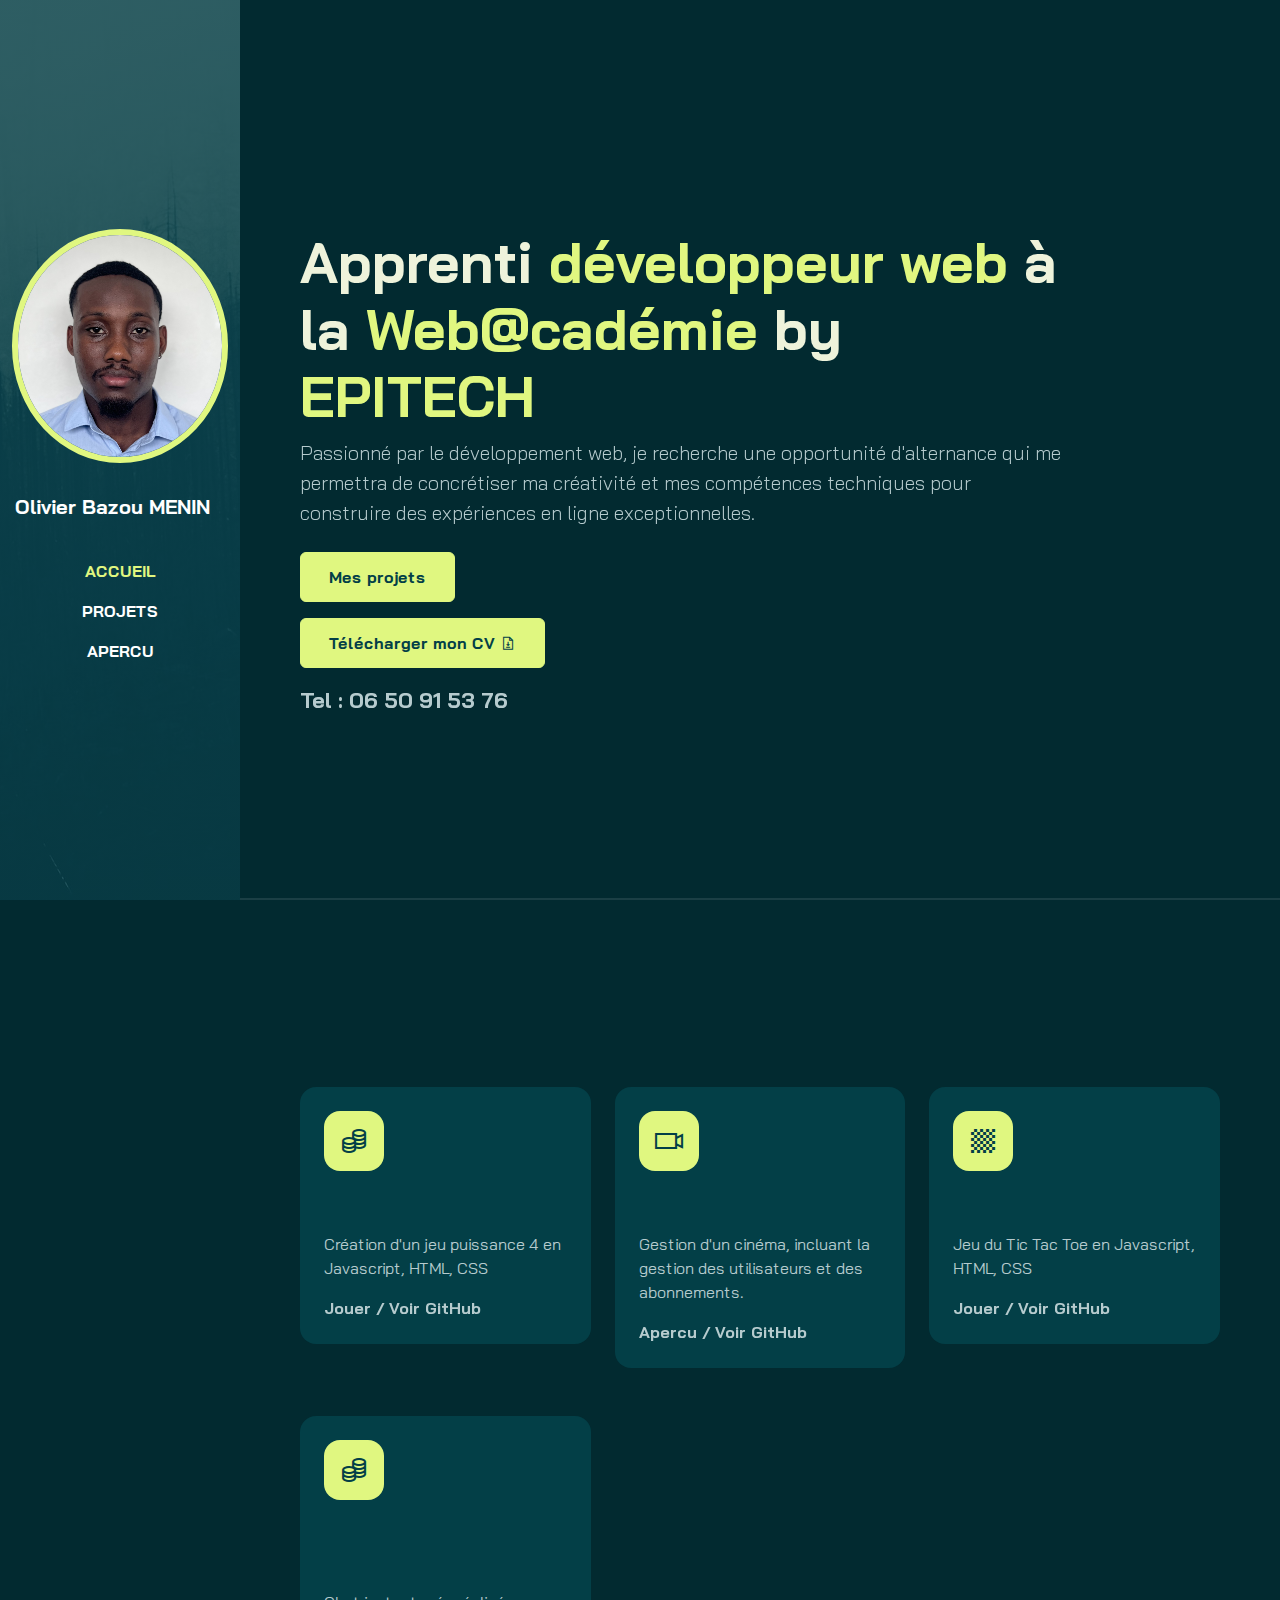
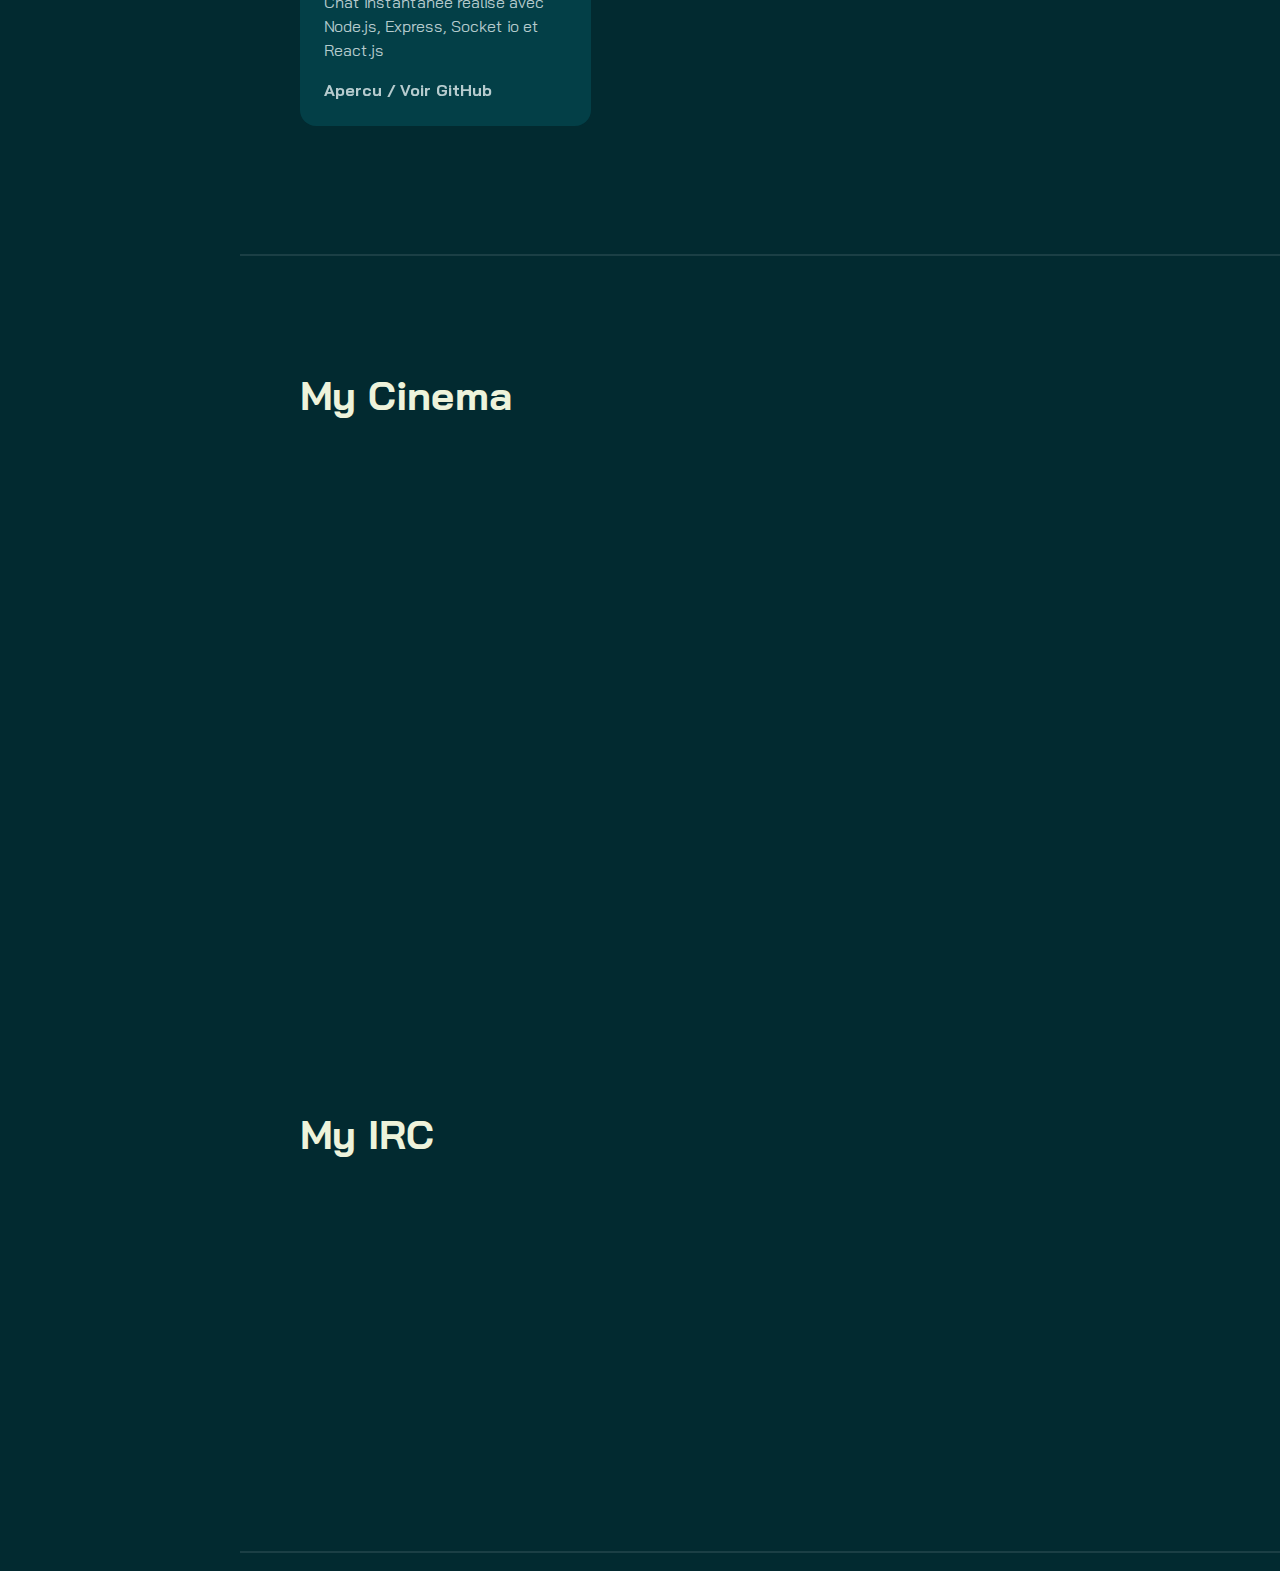
==== index.html @ e3a59934 "portfolio" ====
<!DOCTYPE html>
<html lang="en">

<head>
  <meta charset="UTF-8">
  <meta http-equiv="X-UA-Compatible" content="IE=edge">
  <meta name="viewport" content="width=device-width, initial-scale=1.0">
  <title>Mon portfolio</title>
  <link rel="stylesheet" href="./assets/css/bootstrap.min.css">
  <link rel="stylesheet" href="./assets/css/aos.css">
  <link rel="stylesheet" href="./assets/css/line-awesome.min.css">
  <link rel="stylesheet" href="./assets/css/style.css">
</head>

<body data-bs-spy="scroll" data-bs-target=".navbar">
  <nav class="navbar navbar-expand-lg navbar-dark fixed-top">
    <div class="container flex-lg-column">
      <img class="img-fluid mb-lg-4 mb-lg-4  rounded-circle d-lg-block" src="./assets/images/PhotoCV.jpg" alt="">
      <a class="navbar-brand mb-lg-4" href="#">
        <span class="h5 fw-bold">Olivier Bazou MENIN</span>
      </a>
      <button class="navbar-toggler" type="button" data-bs-toggle="collapse" data-bs-target="#navbarNav"
        aria-controls="navbarNav" aria-expanded="false" aria-label="Toggle navigation">
        <span class="navbar-toggler-icon"></span>
      </button>
      <div class="collapse navbar-collapse" id="navbarNav">
        <ul class="navbar-nav ms-auto flex-lg-column text-lg-center">
          <li class="nav-item">
            <a class="nav-link" href="#home">Accueil</a>
          </li>
          <!--<li class="nav-item">
            <a class="nav-link" href="#aboutme">Présentation</a>
          </li>-->
          <li class="nav-item">
            <a class="nav-link" href="#project">Projets</a>
          </li>
          <li class="nav-item">
            <a class="nav-link" href="#apercu">Apercu</a>
          </li>
        </ul>
      </div>
    </div>
  </nav>

  <div id="content-wrapper">
    <section id="home" class="full-height px-lg-5">
      <div class="container mt-5">
        <div class="row">
          <div class="col-lg-10">
            <h1 class="display-4 fw-bold" data-aos="fade-up">Apprenti <span class="text-brand">développeur web</span> à
              la <span class="text-brand">Web@cadémie</span> by <span class="text-brand">EPITECH</span></h1>
            <p class="lead mt-2 mb-4" data-aos="fade-up" data-aos-delay="300">Passionné par le développement web, je
              recherche une opportunité d'alternance qui me permettra de concrétiser ma créativité et mes compétences
              techniques pour construire des expériences en ligne exceptionnelles.</p>
            <div data-aos="fade-up" data-aos-delay="500">
              <a href="#project" class="btn btn-brand me-3">Mes projets</a>
            </div>
          </div>
        </div>
        <div class="row mt-3">
          <div data-aos="fade-up" data-aos-delay="300">
            <a href="./assets/CV_Olivier.pdf" download="CV_Olivier_MENIN"
              class="btn btn-brand me-3">Télécharger mon CV <i class="las la-file-download"></i></a>
          </div>
        </div>
        <div class="row mt-3">
          <div data-aos="fade-up" data-aos-delay="300">
            <p class="link-custom1">Tel : 06 50 91 53 76</p>
          </div>
        </div>

      </div>
    </section>

    <section id="project" class="full-height px-lg-5">
      <div class="container">
        <div class="row pb-4" data-aos="fade-up">
          <div class="col-lg-8">
            <h6 class="text-brand">MES PROJETS</h6>
            <h1>Exemples de projets réalisés</h1>
          </div>
        </div>

        <div class="row">
          <div class="col-md-4 col-sm-6 mb-5">
            <div class="projets p-4 bg-base rounded-4 shawdow-effect">
              <div class="iconbox rounded-4">
                <i class="las la-coins"></i>
              </div>
              <h4 class="mt-4 mb-2" data-aos="fade-up" data-aos-delay="400">Puissance 4</h4>
              <p>Création d'un jeu puissance 4 en Javascript, HTML, CSS</p>
              <a href="./puissance4" class="link-custom">Jouer /</a>
              <a href="https://github.com/Bazou7/Puissance4" class="link-custom">Voir GitHub</a>
            </div>
          </div>

          <div class="col-md-4 col-sm-6 mb-5">
            <div class="projets p-4 bg-base rounded-4 shawdow-effect">
              <div class="iconbox rounded-4">
                <i class="las la-video"></i>
              </div>
              <h4 class="mt-4 mb-2" data-aos="fade-up" data-aos-delay="300">My Cinema</h4>
              <p>Gestion d'un cinéma, incluant la gestion des utilisateurs et des abonnements.</p>
              <!--<a href="./" class="link-custom">Aperçu /</a>-->
              <a href="#myCinema" class="link-custom">Apercu /</a>
              <a href="https://github.com/Bazou7/MyCinema" class="link-custom">Voir GitHub </a>
            </div>
          </div>

          <div class="col-md-4 col-sm-6 mb-5">
            <div class="projets p-4 bg-base rounded-4 shawdow-effect">
              <div class="iconbox rounded-4">
                <i class="las la-chess-board"></i>
              </div>
              <h4 class="mt-4 mb-2" data-aos="fade-up" data-aos-delay="500">Tic Tac Toe</h4>
              <p>Jeu du Tic Tac Toe en Javascript, HTML, CSS</p>
              <a href="./TicTacToe" class="link-custom">Jouer /</a>
              <a href="https://github.com/Bazou7/TicTacToe" class="link-custom">Voir GitHub </a>
            </div>
          </div>
        </div>

        <div class="row">
          <div class="col-md-4 col-sm-6 mb-5">
            <div class="projets p-4 bg-base rounded-4 shawdow-effect">
              <div class="iconbox rounded-4">
                <i class="las la-coins"></i>
              </div>
              <h4 class="mt-4 mb-2" data-aos="fade-up" data-aos-delay="400">My Internet Relay Chat</h4>
              <p>Chat instantanée réalisé avec Node.js, Express, Socket io et React.js</p>
              <a href="#irc" class="link-custom">Apercu /</a>
              <a href="https://github.com/Bazou7/MyIRC" class="link-custom">Voir GitHub</a>
            </div>
          </div>
        </div>
      </div>
    </section>

    <section id="apercu" class="full-height px-lg-5">
      <div class="container-fluid">
        <div class="row pb-2" data-aos="fade-up">
          <div class="col-lg-8">
            <h6 class="text-brand">Apercu</h6>
          </div>
        </div>
        <h1 class="mb-4">My Cinema</h1>
        <div class="row">
          <div class="col-lg-6 mb-5" data-aos="fade-up" data-aos-delay="300">
            <img id="myCinema" src="/assets/images/cinema.PNG" alt="">
          </div>
          <div class="col-lg-6" data-aos="fade-up" data-aos-delay="300">
            <img class="project-image" src="/assets/images/cinema2.PNG" alt="">
          </div>
        </div>
        <div class="row">
          <div class="col-lg-6 mt-5" data-aos="fade-up" data-aos-delay="300">
            <img class="project-image" src="/assets/images/cinema3.png" alt="">
          </div>
          <div class="col-lg-6 my-5" data-aos="fade-up" data-aos-delay="300">
            <img class="project-image" src="/assets/images/cinema4.png" alt="">
          </div>
        </div>
        <h1 class="mt- 5 mb-4">My IRC</h1>
        <div class="row">
          <div class="col-lg-6 mb-5" data-aos="fade-up" data-aos-delay="300">
            <img id="irc" src="/assets/images/irc.PNG" alt="">
          </div>
          <div class="col-lg-6" data-aos="fade-up" data-aos-delay="300">
            <img class="project-image" src="/assets/images/irc1.PNG" alt="">
          </div>
        </div>
      </div>
    </div>
  </section>

  <script src="./assets/js/bootstrap.bundle.min.js"></script>
  <script src="./assets/js/aos.js"></script>
  <script src="./assets/js/main.js"></script>
</body>

</html>
---- assets/css/line-awesome.min.css ----
.la,.lab,.lad,.lal,.lar,.las{-moz-osx-font-smoothing:grayscale;-webkit-font-smoothing:antialiased;display:inline-block;font-style:normal;font-variant:normal;text-rendering:auto;line-height:1}.la-lg{font-size:1.33333em;line-height:.75em;vertical-align:-.0667em}.la-xs{font-size:.75em}.la-sm{font-size:.875em}.la-1x{font-size:1em}.la-2x{font-size:2em}.la-3x{font-size:3em}.la-4x{font-size:4em}.la-5x{font-size:5em}.la-6x{font-size:6em}.la-7x{font-size:7em}.la-8x{font-size:8em}.la-9x{font-size:9em}.la-10x{font-size:10em}.la-fw{text-align:center;width:1.25em}.la-ul{list-style-type:none;margin-left:2.5em;padding-left:0}.la-ul>li{position:relative}.la-li{left:-2em;position:absolute;text-align:center;width:2em;line-height:inherit}.la-border{border:solid .08em #eee;border-radius:.1em;padding:.2em .25em .15em}.la-pull-left{float:left}.la-pull-right{float:right}.la.la-pull-left,.lab.la-pull-left,.lal.la-pull-left,.lar.la-pull-left,.las.la-pull-left{margin-right:.3em}.la.la-pull-right,.lab.la-pull-right,.lal.la-pull-right,.lar.la-pull-right,.las.la-pull-right{margin-left:.3em}.la-spin{-webkit-animation:la-spin 2s infinite linear;animation:la-spin 2s infinite linear}.la-pulse{-webkit-animation:la-spin 1s infinite steps(8);animation:la-spin 1s infinite steps(8)}@-webkit-keyframes la-spin{0%{-webkit-transform:rotate(0);transform:rotate(0)}100%{-webkit-transform:rotate(360deg);transform:rotate(360deg)}}@keyframes la-spin{0%{-webkit-transform:rotate(0);transform:rotate(0)}100%{-webkit-transform:rotate(360deg);transform:rotate(360deg)}}.la-rotate-90{-webkit-transform:rotate(90deg);transform:rotate(90deg)}.la-rotate-180{-webkit-transform:rotate(180deg);transform:rotate(180deg)}.la-rotate-270{-webkit-transform:rotate(270deg);transform:rotate(270deg)}.la-flip-horizontal{-webkit-transform:scale(-1,1);transform:scale(-1,1)}.la-flip-vertical{-webkit-transform:scale(1,-1);transform:scale(1,-1)}.la-flip-both,.la-flip-horizontal.la-flip-vertical{-webkit-transform:scale(-1,-1);transform:scale(-1,-1)}:root .la-flip-both,:root .la-flip-horizontal,:root .la-flip-vertical,:root .la-rotate-180,:root .la-rotate-270,:root .la-rotate-90{-webkit-filter:none;filter:none}.la-stack{display:inline-block;height:2em;line-height:2em;position:relative;vertical-align:middle;width:2.5em}.la-stack-1x,.la-stack-2x{left:0;position:absolute;text-align:center;width:100%}.la-stack-1x{line-height:inherit}.la-stack-2x{font-size:2em}.la-inverse{color:#fff}.la-500px:before{content:"\f26e"}.la-accessible-icon:before{content:"\f368"}.la-accusoft:before{content:"\f369"}.la-acquisitions-incorporated:before{content:"\f6af"}.la-ad:before{content:"\f641"}.la-address-book:before{content:"\f2b9"}.la-address-card:before{content:"\f2bb"}.la-adjust:before{content:"\f042"}.la-adn:before{content:"\f170"}.la-adobe:before{content:"\f778"}.la-adversal:before{content:"\f36a"}.la-affiliatetheme:before{content:"\f36b"}.la-air-freshener:before{content:"\f5d0"}.la-airbnb:before{content:"\f834"}.la-algolia:before{content:"\f36c"}.la-align-center:before{content:"\f037"}.la-align-justify:before{content:"\f039"}.la-align-left:before{content:"\f036"}.la-align-right:before{content:"\f038"}.la-alipay:before{content:"\f642"}.la-allergies:before{content:"\f461"}.la-amazon:before{content:"\f270"}.la-amazon-pay:before{content:"\f42c"}.la-ambulance:before{content:"\f0f9"}.la-american-sign-language-interpreting:before{content:"\f2a3"}.la-amilia:before{content:"\f36d"}.la-anchor:before{content:"\f13d"}.la-android:before{content:"\f17b"}.la-angellist:before{content:"\f209"}.la-angle-double-down:before{content:"\f103"}.la-angle-double-left:before{content:"\f100"}.la-angle-double-right:before{content:"\f101"}.la-angle-double-up:before{content:"\f102"}.la-angle-down:before{content:"\f107"}.la-angle-left:before{content:"\f104"}.la-angle-right:before{content:"\f105"}.la-angle-up:before{content:"\f106"}.la-angry:before{content:"\f556"}.la-angrycreative:before{content:"\f36e"}.la-angular:before{content:"\f420"}.la-ankh:before{content:"\f644"}.la-app-store:before{content:"\f36f"}.la-app-store-ios:before{content:"\f370"}.la-apper:before{content:"\f371"}.la-apple:before{content:"\f179"}.la-apple-alt:before{content:"\f5d1"}.la-apple-pay:before{content:"\f415"}.la-archive:before{content:"\f187"}.la-archway:before{content:"\f557"}.la-arrow-alt-circle-down:before{content:"\f358"}.la-arrow-alt-circle-left:before{content:"\f359"}.la-arrow-alt-circle-right:before{content:"\f35a"}.la-arrow-alt-circle-up:before{content:"\f35b"}.la-arrow-circle-down:before{content:"\f0ab"}.la-arrow-circle-left:before{content:"\f0a8"}.la-arrow-circle-right:before{content:"\f0a9"}.la-arrow-circle-up:before{content:"\f0aa"}.la-arrow-down:before{content:"\f063"}.la-arrow-left:before{content:"\f060"}.la-arrow-right:before{content:"\f061"}.la-arrow-up:before{content:"\f062"}.la-arrows-alt:before{content:"\f0b2"}.la-arrows-alt-h:before{content:"\f337"}.la-arrows-alt-v:before{content:"\f338"}.la-artstation:before{content:"\f77a"}.la-assistive-listening-systems:before{content:"\f2a2"}.la-asterisk:before{content:"\f069"}.la-asymmetrik:before{content:"\f372"}.la-at:before{content:"\f1fa"}.la-atlas:before{content:"\f558"}.la-atlassian:before{content:"\f77b"}.la-atom:before{content:"\f5d2"}.la-audible:before{content:"\f373"}.la-audio-description:before{content:"\f29e"}.la-autoprefixer:before{content:"\f41c"}.la-avianex:before{content:"\f374"}.la-aviato:before{content:"\f421"}.la-award:before{content:"\f559"}.la-aws:before{content:"\f375"}.la-baby:before{content:"\f77c"}.la-baby-carriage:before{content:"\f77d"}.la-backspace:before{content:"\f55a"}.la-backward:before{content:"\f04a"}.la-bacon:before{content:"\f7e5"}.la-balance-scale:before{content:"\f24e"}.la-balance-scale-left:before{content:"\f515"}.la-balance-scale-right:before{content:"\f516"}.la-ban:before{content:"\f05e"}.la-band-aid:before{content:"\f462"}.la-bandcamp:before{content:"\f2d5"}.la-barcode:before{content:"\f02a"}.la-bars:before{content:"\f0c9"}.la-baseball-ball:before{content:"\f433"}.la-basketball-ball:before{content:"\f434"}.la-bath:before{content:"\f2cd"}.la-battery-empty:before{content:"\f244"}.la-battery-full:before{content:"\f240"}.la-battery-half:before{content:"\f242"}.la-battery-quarter:before{content:"\f243"}.la-battery-three-quarters:before{content:"\f241"}.la-battle-net:before{content:"\f835"}.la-bed:before{content:"\f236"}.la-beer:before{content:"\f0fc"}.la-behance:before{content:"\f1b4"}.la-behance-square:before{content:"\f1b5"}.la-bell:before{content:"\f0f3"}.la-bell-slash:before{content:"\f1f6"}.la-bezier-curve:before{content:"\f55b"}.la-bible:before{content:"\f647"}.la-bicycle:before{content:"\f206"}.la-biking:before{content:"\f84a"}.la-bimobject:before{content:"\f378"}.la-binoculars:before{content:"\f1e5"}.la-biohazard:before{content:"\f780"}.la-birthday-cake:before{content:"\f1fd"}.la-bitbucket:before{content:"\f171"}.la-bitcoin:before{content:"\f379"}.la-bity:before{content:"\f37a"}.la-black-tie:before{content:"\f27e"}.la-blackberry:before{content:"\f37b"}.la-blender:before{content:"\f517"}.la-blender-phone:before{content:"\f6b6"}.la-blind:before{content:"\f29d"}.la-blog:before{content:"\f781"}.la-blogger:before{content:"\f37c"}.la-blogger-b:before{content:"\f37d"}.la-bluetooth:before{content:"\f293"}.la-bluetooth-b:before{content:"\f294"}.la-bold:before{content:"\f032"}.la-bolt:before{content:"\f0e7"}.la-bomb:before{content:"\f1e2"}.la-bone:before{content:"\f5d7"}.la-bong:before{content:"\f55c"}.la-book:before{content:"\f02d"}.la-book-dead:before{content:"\f6b7"}.la-book-medical:before{content:"\f7e6"}.la-book-open:before{content:"\f518"}.la-book-reader:before{content:"\f5da"}.la-bookmark:before{content:"\f02e"}.la-bootstrap:before{content:"\f836"}.la-border-all:before{content:"\f84c"}.la-border-none:before{content:"\f850"}.la-border-style:before{content:"\f853"}.la-bowling-ball:before{content:"\f436"}.la-box:before{content:"\f466"}.la-box-open:before{content:"\f49e"}.la-boxes:before{content:"\f468"}.la-braille:before{content:"\f2a1"}.la-brain:before{content:"\f5dc"}.la-bread-slice:before{content:"\f7ec"}.la-briefcase:before{content:"\f0b1"}.la-briefcase-medical:before{content:"\f469"}.la-broadcast-tower:before{content:"\f519"}.la-broom:before{content:"\f51a"}.la-brush:before{content:"\f55d"}.la-btc:before{content:"\f15a"}.la-buffer:before{content:"\f837"}.la-bug:before{content:"\f188"}.la-building:before{content:"\f1ad"}.la-bullhorn:before{content:"\f0a1"}.la-bullseye:before{content:"\f140"}.la-burn:before{content:"\f46a"}.la-buromobelexperte:before{content:"\f37f"}.la-bus:before{content:"\f207"}.la-bus-alt:before{content:"\f55e"}.la-business-time:before{content:"\f64a"}.la-buy-n-large:before{content:"\f8a6"}.la-buysellads:before{content:"\f20d"}.la-calculator:before{content:"\f1ec"}.la-calendar:before{content:"\f133"}.la-calendar-alt:before{content:"\f073"}.la-calendar-check:before{content:"\f274"}.la-calendar-day:before{content:"\f783"}.la-calendar-minus:before{content:"\f272"}.la-calendar-plus:before{content:"\f271"}.la-calendar-times:before{content:"\f273"}.la-calendar-week:before{content:"\f784"}.la-camera:before{content:"\f030"}.la-camera-retro:before{content:"\f083"}.la-campground:before{content:"\f6bb"}.la-canadian-maple-leaf:before{content:"\f785"}.la-candy-cane:before{content:"\f786"}.la-cannabis:before{content:"\f55f"}.la-capsules:before{content:"\f46b"}.la-car:before{content:"\f1b9"}.la-car-alt:before{content:"\f5de"}.la-car-battery:before{content:"\f5df"}.la-car-crash:before{content:"\f5e1"}.la-car-side:before{content:"\f5e4"}.la-caret-down:before{content:"\f0d7"}.la-caret-left:before{content:"\f0d9"}.la-caret-right:before{content:"\f0da"}.la-caret-square-down:before{content:"\f150"}.la-caret-square-left:before{content:"\f191"}.la-caret-square-right:before{content:"\f152"}.la-caret-square-up:before{content:"\f151"}.la-caret-up:before{content:"\f0d8"}.la-carrot:before{content:"\f787"}.la-cart-arrow-down:before{content:"\f218"}.la-cart-plus:before{content:"\f217"}.la-cash-register:before{content:"\f788"}.la-cat:before{content:"\f6be"}.la-cc-amazon-pay:before{content:"\f42d"}.la-cc-amex:before{content:"\f1f3"}.la-cc-apple-pay:before{content:"\f416"}.la-cc-diners-club:before{content:"\f24c"}.la-cc-discover:before{content:"\f1f2"}.la-cc-jcb:before{content:"\f24b"}.la-cc-mastercard:before{content:"\f1f1"}.la-cc-paypal:before{content:"\f1f4"}.la-cc-stripe:before{content:"\f1f5"}.la-cc-visa:before{content:"\f1f0"}.la-centercode:before{content:"\f380"}.la-centos:before{content:"\f789"}.la-certificate:before{content:"\f0a3"}.la-chair:before{content:"\f6c0"}.la-chalkboard:before{content:"\f51b"}.la-chalkboard-teacher:before{content:"\f51c"}.la-charging-station:before{content:"\f5e7"}.la-chart-area:before{content:"\f1fe"}.la-chart-bar:before{content:"\f080"}.la-chart-line:before{content:"\f201"}.la-chart-pie:before{content:"\f200"}.la-check:before{content:"\f00c"}.la-check-circle:before{content:"\f058"}.la-check-double:before{content:"\f560"}.la-check-square:before{content:"\f14a"}.la-cheese:before{content:"\f7ef"}.la-chess:before{content:"\f439"}.la-chess-bishop:before{content:"\f43a"}.la-chess-board:before{content:"\f43c"}.la-chess-king:before{content:"\f43f"}.la-chess-knight:before{content:"\f441"}.la-chess-pawn:before{content:"\f443"}.la-chess-queen:before{content:"\f445"}.la-chess-rook:before{content:"\f447"}.la-chevron-circle-down:before{content:"\f13a"}.la-chevron-circle-left:before{content:"\f137"}.la-chevron-circle-right:before{content:"\f138"}.la-chevron-circle-up:before{content:"\f139"}.la-chevron-down:before{content:"\f078"}.la-chevron-left:before{content:"\f053"}.la-chevron-right:before{content:"\f054"}.la-chevron-up:before{content:"\f077"}.la-child:before{content:"\f1ae"}.la-chrome:before{content:"\f268"}.la-chromecast:before{content:"\f838"}.la-church:before{content:"\f51d"}.la-circle:before{content:"\f111"}.la-circle-notch:before{content:"\f1ce"}.la-city:before{content:"\f64f"}.la-clinic-medical:before{content:"\f7f2"}.la-clipboard:before{content:"\f328"}.la-clipboard-check:before{content:"\f46c"}.la-clipboard-list:before{content:"\f46d"}.la-clock:before{content:"\f017"}.la-clone:before{content:"\f24d"}.la-closed-captioning:before{content:"\f20a"}.la-cloud:before{content:"\f0c2"}.la-cloud-download-alt:before{content:"\f381"}.la-cloud-meatball:before{content:"\f73b"}.la-cloud-moon:before{content:"\f6c3"}.la-cloud-moon-rain:before{content:"\f73c"}.la-cloud-rain:before{content:"\f73d"}.la-cloud-showers-heavy:before{content:"\f740"}.la-cloud-sun:before{content:"\f6c4"}.la-cloud-sun-rain:before{content:"\f743"}.la-cloud-upload-alt:before{content:"\f382"}.la-cloudscale:before{content:"\f383"}.la-cloudsmith:before{content:"\f384"}.la-cloudversify:before{content:"\f385"}.la-cocktail:before{content:"\f561"}.la-code:before{content:"\f121"}.la-code-branch:before{content:"\f126"}.la-codepen:before{content:"\f1cb"}.la-codiepie:before{content:"\f284"}.la-coffee:before{content:"\f0f4"}.la-cog:before{content:"\f013"}.la-cogs:before{content:"\f085"}.la-coins:before{content:"\f51e"}.la-columns:before{content:"\f0db"}.la-comment:before{content:"\f075"}.la-comment-alt:before{content:"\f27a"}.la-comment-dollar:before{content:"\f651"}.la-comment-dots:before{content:"\f4ad"}.la-comment-medical:before{content:"\f7f5"}.la-comment-slash:before{content:"\f4b3"}.la-comments:before{content:"\f086"}.la-comments-dollar:before{content:"\f653"}.la-compact-disc:before{content:"\f51f"}.la-compass:before{content:"\f14e"}.la-compress:before{content:"\f066"}.la-compress-arrows-alt:before{content:"\f78c"}.la-concierge-bell:before{content:"\f562"}.la-confluence:before{content:"\f78d"}.la-connectdevelop:before{content:"\f20e"}.la-contao:before{content:"\f26d"}.la-cookie:before{content:"\f563"}.la-cookie-bite:before{content:"\f564"}.la-copy:before{content:"\f0c5"}.la-copyright:before{content:"\f1f9"}.la-cotton-bureau:before{content:"\f89e"}.la-couch:before{content:"\f4b8"}.la-cpanel:before{content:"\f388"}.la-creative-commons:before{content:"\f25e"}.la-creative-commons-by:before{content:"\f4e7"}.la-creative-commons-nc:before{content:"\f4e8"}.la-creative-commons-nc-eu:before{content:"\f4e9"}.la-creative-commons-nc-jp:before{content:"\f4ea"}.la-creative-commons-nd:before{content:"\f4eb"}.la-creative-commons-pd:before{content:"\f4ec"}.la-creative-commons-pd-alt:before{content:"\f4ed"}.la-creative-commons-remix:before{content:"\f4ee"}.la-creative-commons-sa:before{content:"\f4ef"}.la-creative-commons-sampling:before{content:"\f4f0"}.la-creative-commons-sampling-plus:before{content:"\f4f1"}.la-creative-commons-share:before{content:"\f4f2"}.la-creative-commons-zero:before{content:"\f4f3"}.la-credit-card:before{content:"\f09d"}.la-critical-role:before{content:"\f6c9"}.la-crop:before{content:"\f125"}.la-crop-alt:before{content:"\f565"}.la-cross:before{content:"\f654"}.la-crosshairs:before{content:"\f05b"}.la-crow:before{content:"\f520"}.la-crown:before{content:"\f521"}.la-crutch:before{content:"\f7f7"}.la-css3:before{content:"\f13c"}.la-css3-alt:before{content:"\f38b"}.la-cube:before{content:"\f1b2"}.la-cubes:before{content:"\f1b3"}.la-cut:before{content:"\f0c4"}.la-cuttlefish:before{content:"\f38c"}.la-d-and-d:before{content:"\f38d"}.la-d-and-d-beyond:before{content:"\f6ca"}.la-dashcube:before{content:"\f210"}.la-database:before{content:"\f1c0"}.la-deaf:before{content:"\f2a4"}.la-delicious:before{content:"\f1a5"}.la-democrat:before{content:"\f747"}.la-deploydog:before{content:"\f38e"}.la-deskpro:before{content:"\f38f"}.la-desktop:before{content:"\f108"}.la-dev:before{content:"\f6cc"}.la-deviantart:before{content:"\f1bd"}.la-dharmachakra:before{content:"\f655"}.la-dhl:before{content:"\f790"}.la-diagnoses:before{content:"\f470"}.la-diaspora:before{content:"\f791"}.la-dice:before{content:"\f522"}.la-dice-d20:before{content:"\f6cf"}.la-dice-d6:before{content:"\f6d1"}.la-dice-five:before{content:"\f523"}.la-dice-four:before{content:"\f524"}.la-dice-one:before{content:"\f525"}.la-dice-six:before{content:"\f526"}.la-dice-three:before{content:"\f527"}.la-dice-two:before{content:"\f528"}.la-digg:before{content:"\f1a6"}.la-digital-ocean:before{content:"\f391"}.la-digital-tachograph:before{content:"\f566"}.la-directions:before{content:"\f5eb"}.la-discord:before{content:"\f392"}.la-discourse:before{content:"\f393"}.la-divide:before{content:"\f529"}.la-dizzy:before{content:"\f567"}.la-dna:before{content:"\f471"}.la-dochub:before{content:"\f394"}.la-docker:before{content:"\f395"}.la-dog:before{content:"\f6d3"}.la-dollar-sign:before{content:"\f155"}.la-dolly:before{content:"\f472"}.la-dolly-flatbed:before{content:"\f474"}.la-donate:before{content:"\f4b9"}.la-door-closed:before{content:"\f52a"}.la-door-open:before{content:"\f52b"}.la-dot-circle:before{content:"\f192"}.la-dove:before{content:"\f4ba"}.la-download:before{content:"\f019"}.la-draft2digital:before{content:"\f396"}.la-drafting-compass:before{content:"\f568"}.la-dragon:before{content:"\f6d5"}.la-draw-polygon:before{content:"\f5ee"}.la-dribbble:before{content:"\f17d"}.la-dribbble-square:before{content:"\f397"}.la-dropbox:before{content:"\f16b"}.la-drum:before{content:"\f569"}.la-drum-steelpan:before{content:"\f56a"}.la-drumstick-bite:before{content:"\f6d7"}.la-drupal:before{content:"\f1a9"}.la-dumbbell:before{content:"\f44b"}.la-dumpster:before{content:"\f793"}.la-dumpster-fire:before{content:"\f794"}.la-dungeon:before{content:"\f6d9"}.la-dyalog:before{content:"\f399"}.la-earlybirds:before{content:"\f39a"}.la-ebay:before{content:"\f4f4"}.la-edge:before{content:"\f282"}.la-edit:before{content:"\f044"}.la-egg:before{content:"\f7fb"}.la-eject:before{content:"\f052"}.la-elementor:before{content:"\f430"}.la-ellipsis-h:before{content:"\f141"}.la-ellipsis-v:before{content:"\f142"}.la-ello:before{content:"\f5f1"}.la-ember:before{content:"\f423"}.la-empire:before{content:"\f1d1"}.la-envelope:before{content:"\f0e0"}.la-envelope-open:before{content:"\f2b6"}.la-envelope-open-text:before{content:"\f658"}.la-envelope-square:before{content:"\f199"}.la-envira:before{content:"\f299"}.la-equals:before{content:"\f52c"}.la-eraser:before{content:"\f12d"}.la-erlang:before{content:"\f39d"}.la-ethereum:before{content:"\f42e"}.la-ethernet:before{content:"\f796"}.la-etsy:before{content:"\f2d7"}.la-euro-sign:before{content:"\f153"}.la-evernote:before{content:"\f839"}.la-exchange-alt:before{content:"\f362"}.la-exclamation:before{content:"\f12a"}.la-exclamation-circle:before{content:"\f06a"}.la-exclamation-triangle:before{content:"\f071"}.la-expand:before{content:"\f065"}.la-expand-arrows-alt:before{content:"\f31e"}.la-expeditedssl:before{content:"\f23e"}.la-external-link-alt:before{content:"\f35d"}.la-external-link-square-alt:before{content:"\f360"}.la-eye:before{content:"\f06e"}.la-eye-dropper:before{content:"\f1fb"}.la-eye-slash:before{content:"\f070"}.la-facebook:before{content:"\f09a"}.la-facebook-f:before{content:"\f39e"}.la-facebook-messenger:before{content:"\f39f"}.la-facebook-square:before{content:"\f082"}.la-fan:before{content:"\f863"}.la-fantasy-flight-games:before{content:"\f6dc"}.la-fast-backward:before{content:"\f049"}.la-fast-forward:before{content:"\f050"}.la-fax:before{content:"\f1ac"}.la-feather:before{content:"\f52d"}.la-feather-alt:before{content:"\f56b"}.la-fedex:before{content:"\f797"}.la-fedora:before{content:"\f798"}.la-female:before{content:"\f182"}.la-fighter-jet:before{content:"\f0fb"}.la-figma:before{content:"\f799"}.la-file:before{content:"\f15b"}.la-file-alt:before{content:"\f15c"}.la-file-archive:before{content:"\f1c6"}.la-file-audio:before{content:"\f1c7"}.la-file-code:before{content:"\f1c9"}.la-file-contract:before{content:"\f56c"}.la-file-csv:before{content:"\f6dd"}.la-file-download:before{content:"\f56d"}.la-file-excel:before{content:"\f1c3"}.la-file-export:before{content:"\f56e"}.la-file-image:before{content:"\f1c5"}.la-file-import:before{content:"\f56f"}.la-file-invoice:before{content:"\f570"}.la-file-invoice-dollar:before{content:"\f571"}.la-file-medical:before{content:"\f477"}.la-file-medical-alt:before{content:"\f478"}.la-file-pdf:before{content:"\f1c1"}.la-file-powerpoint:before{content:"\f1c4"}.la-file-prescription:before{content:"\f572"}.la-file-signature:before{content:"\f573"}.la-file-upload:before{content:"\f574"}.la-file-video:before{content:"\f1c8"}.la-file-word:before{content:"\f1c2"}.la-fill:before{content:"\f575"}.la-fill-drip:before{content:"\f576"}.la-film:before{content:"\f008"}.la-filter:before{content:"\f0b0"}.la-fingerprint:before{content:"\f577"}.la-fire:before{content:"\f06d"}.la-fire-alt:before{content:"\f7e4"}.la-fire-extinguisher:before{content:"\f134"}.la-firefox:before{content:"\f269"}.la-first-aid:before{content:"\f479"}.la-first-order:before{content:"\f2b0"}.la-first-order-alt:before{content:"\f50a"}.la-firstdraft:before{content:"\f3a1"}.la-fish:before{content:"\f578"}.la-fist-raised:before{content:"\f6de"}.la-flag:before{content:"\f024"}.la-flag-checkered:before{content:"\f11e"}.la-flag-usa:before{content:"\f74d"}.la-flask:before{content:"\f0c3"}.la-flickr:before{content:"\f16e"}.la-flipboard:before{content:"\f44d"}.la-flushed:before{content:"\f579"}.la-fly:before{content:"\f417"}.la-folder:before{content:"\f07b"}.la-folder-minus:before{content:"\f65d"}.la-folder-open:before{content:"\f07c"}.la-folder-plus:before{content:"\f65e"}.la-font:before{content:"\f031"}.la-font-awesome:before{content:"\f2b4"}.la-font-awesome-alt:before{content:"\f35c"}.la-font-awesome-flag:before{content:"\f425"}.la-font-awesome-logo-full:before{content:"\f4e6"}.la-fonticons:before{content:"\f280"}.la-fonticons-fi:before{content:"\f3a2"}.la-football-ball:before{content:"\f44e"}.la-fort-awesome:before{content:"\f286"}.la-fort-awesome-alt:before{content:"\f3a3"}.la-forumbee:before{content:"\f211"}.la-forward:before{content:"\f04e"}.la-foursquare:before{content:"\f180"}.la-free-code-camp:before{content:"\f2c5"}.la-freebsd:before{content:"\f3a4"}.la-frog:before{content:"\f52e"}.la-frown:before{content:"\f119"}.la-frown-open:before{content:"\f57a"}.la-fulcrum:before{content:"\f50b"}.la-funnel-dollar:before{content:"\f662"}.la-futbol:before{content:"\f1e3"}.la-galactic-republic:before{content:"\f50c"}.la-galactic-senate:before{content:"\f50d"}.la-gamepad:before{content:"\f11b"}.la-gas-pump:before{content:"\f52f"}.la-gavel:before{content:"\f0e3"}.la-gem:before{content:"\f3a5"}.la-genderless:before{content:"\f22d"}.la-get-pocket:before{content:"\f265"}.la-gg:before{content:"\f260"}.la-gg-circle:before{content:"\f261"}.la-ghost:before{content:"\f6e2"}.la-gift:before{content:"\f06b"}.la-gifts:before{content:"\f79c"}.la-git:before{content:"\f1d3"}.la-git-alt:before{content:"\f841"}.la-git-square:before{content:"\f1d2"}.la-github:before{content:"\f09b"}.la-github-alt:before{content:"\f113"}.la-github-square:before{content:"\f092"}.la-gitkraken:before{content:"\f3a6"}.la-gitlab:before{content:"\f296"}.la-gitter:before{content:"\f426"}.la-glass-cheers:before{content:"\f79f"}.la-glass-martini:before{content:"\f000"}.la-glass-martini-alt:before{content:"\f57b"}.la-glass-whiskey:before{content:"\f7a0"}.la-glasses:before{content:"\f530"}.la-glide:before{content:"\f2a5"}.la-glide-g:before{content:"\f2a6"}.la-globe:before{content:"\f0ac"}.la-globe-africa:before{content:"\f57c"}.la-globe-americas:before{content:"\f57d"}.la-globe-asia:before{content:"\f57e"}.la-globe-europe:before{content:"\f7a2"}.la-gofore:before{content:"\f3a7"}.la-golf-ball:before{content:"\f450"}.la-goodreads:before{content:"\f3a8"}.la-goodreads-g:before{content:"\f3a9"}.la-google:before{content:"\f1a0"}.la-google-drive:before{content:"\f3aa"}.la-google-play:before{content:"\f3ab"}.la-google-plus:before{content:"\f2b3"}.la-google-plus-g:before{content:"\f0d5"}.la-google-plus-square:before{content:"\f0d4"}.la-google-wallet:before{content:"\f1ee"}.la-gopuram:before{content:"\f664"}.la-graduation-cap:before{content:"\f19d"}.la-gratipay:before{content:"\f184"}.la-grav:before{content:"\f2d6"}.la-greater-than:before{content:"\f531"}.la-greater-than-equal:before{content:"\f532"}.la-grimace:before{content:"\f57f"}.la-grin:before{content:"\f580"}.la-grin-alt:before{content:"\f581"}.la-grin-beam:before{content:"\f582"}.la-grin-beam-sweat:before{content:"\f583"}.la-grin-hearts:before{content:"\f584"}.la-grin-squint:before{content:"\f585"}.la-grin-squint-tears:before{content:"\f586"}.la-grin-stars:before{content:"\f587"}.la-grin-tears:before{content:"\f588"}.la-grin-tongue:before{content:"\f589"}.la-grin-tongue-squint:before{content:"\f58a"}.la-grin-tongue-wink:before{content:"\f58b"}.la-grin-wink:before{content:"\f58c"}.la-grip-horizontal:before{content:"\f58d"}.la-grip-lines:before{content:"\f7a4"}.la-grip-lines-vertical:before{content:"\f7a5"}.la-grip-vertical:before{content:"\f58e"}.la-gripfire:before{content:"\f3ac"}.la-grunt:before{content:"\f3ad"}.la-guitar:before{content:"\f7a6"}.la-gulp:before{content:"\f3ae"}.la-h-square:before{content:"\f0fd"}.la-hacker-news:before{content:"\f1d4"}.la-hacker-news-square:before{content:"\f3af"}.la-hackerrank:before{content:"\f5f7"}.la-hamburger:before{content:"\f805"}.la-hammer:before{content:"\f6e3"}.la-hamsa:before{content:"\f665"}.la-hand-holding:before{content:"\f4bd"}.la-hand-holding-heart:before{content:"\f4be"}.la-hand-holding-usd:before{content:"\f4c0"}.la-hand-lizard:before{content:"\f258"}.la-hand-middle-finger:before{content:"\f806"}.la-hand-paper:before{content:"\f256"}.la-hand-peace:before{content:"\f25b"}.la-hand-point-down:before{content:"\f0a7"}.la-hand-point-left:before{content:"\f0a5"}.la-hand-point-right:before{content:"\f0a4"}.la-hand-point-up:before{content:"\f0a6"}.la-hand-pointer:before{content:"\f25a"}.la-hand-rock:before{content:"\f255"}.la-hand-scissors:before{content:"\f257"}.la-hand-spock:before{content:"\f259"}.la-hands:before{content:"\f4c2"}.la-hands-helping:before{content:"\f4c4"}.la-handshake:before{content:"\f2b5"}.la-hanukiah:before{content:"\f6e6"}.la-hard-hat:before{content:"\f807"}.la-hashtag:before{content:"\f292"}.la-hat-cowboy:before{content:"\f8c0"}.la-hat-cowboy-side:before{content:"\f8c1"}.la-hat-wizard:before{content:"\f6e8"}.la-haykal:before{content:"\f666"}.la-hdd:before{content:"\f0a0"}.la-heading:before{content:"\f1dc"}.la-headphones:before{content:"\f025"}.la-headphones-alt:before{content:"\f58f"}.la-headset:before{content:"\f590"}.la-heart:before{content:"\f004"}.la-heart-broken:before{content:"\f7a9"}.la-heartbeat:before{content:"\f21e"}.la-helicopter:before{content:"\f533"}.la-highlighter:before{content:"\f591"}.la-hiking:before{content:"\f6ec"}.la-hippo:before{content:"\f6ed"}.la-hips:before{content:"\f452"}.la-hire-a-helper:before{content:"\f3b0"}.la-history:before{content:"\f1da"}.la-hockey-puck:before{content:"\f453"}.la-holly-berry:before{content:"\f7aa"}.la-home:before{content:"\f015"}.la-hooli:before{content:"\f427"}.la-hornbill:before{content:"\f592"}.la-horse:before{content:"\f6f0"}.la-horse-head:before{content:"\f7ab"}.la-hospital:before{content:"\f0f8"}.la-hospital-alt:before{content:"\f47d"}.la-hospital-symbol:before{content:"\f47e"}.la-hot-tub:before{content:"\f593"}.la-hotdog:before{content:"\f80f"}.la-hotel:before{content:"\f594"}.la-hotjar:before{content:"\f3b1"}.la-hourglass:before{content:"\f254"}.la-hourglass-end:before{content:"\f253"}.la-hourglass-half:before{content:"\f252"}.la-hourglass-start:before{content:"\f251"}.la-house-damage:before{content:"\f6f1"}.la-houzz:before{content:"\f27c"}.la-hryvnia:before{content:"\f6f2"}.la-html5:before{content:"\f13b"}.la-hubspot:before{content:"\f3b2"}.la-i-cursor:before{content:"\f246"}.la-ice-cream:before{content:"\f810"}.la-icicles:before{content:"\f7ad"}.la-icons:before{content:"\f86d"}.la-id-badge:before{content:"\f2c1"}.la-id-card:before{content:"\f2c2"}.la-id-card-alt:before{content:"\f47f"}.la-igloo:before{content:"\f7ae"}.la-image:before{content:"\f03e"}.la-images:before{content:"\f302"}.la-imdb:before{content:"\f2d8"}.la-inbox:before{content:"\f01c"}.la-indent:before{content:"\f03c"}.la-industry:before{content:"\f275"}.la-infinity:before{content:"\f534"}.la-info:before{content:"\f129"}.la-info-circle:before{content:"\f05a"}.la-instagram:before{content:"\f16d"}.la-intercom:before{content:"\f7af"}.la-internet-explorer:before{content:"\f26b"}.la-invision:before{content:"\f7b0"}.la-ioxhost:before{content:"\f208"}.la-italic:before{content:"\f033"}.la-itch-io:before{content:"\f83a"}.la-itunes:before{content:"\f3b4"}.la-itunes-note:before{content:"\f3b5"}.la-java:before{content:"\f4e4"}.la-jedi:before{content:"\f669"}.la-jedi-order:before{content:"\f50e"}.la-jenkins:before{content:"\f3b6"}.la-jira:before{content:"\f7b1"}.la-joget:before{content:"\f3b7"}.la-joint:before{content:"\f595"}.la-joomla:before{content:"\f1aa"}.la-journal-whills:before{content:"\f66a"}.la-js:before{content:"\f3b8"}.la-js-square:before{content:"\f3b9"}.la-jsfiddle:before{content:"\f1cc"}.la-kaaba:before{content:"\f66b"}.la-kaggle:before{content:"\f5fa"}.la-key:before{content:"\f084"}.la-keybase:before{content:"\f4f5"}.la-keyboard:before{content:"\f11c"}.la-keycdn:before{content:"\f3ba"}.la-khanda:before{content:"\f66d"}.la-kickstarter:before{content:"\f3bb"}.la-kickstarter-k:before{content:"\f3bc"}.la-kiss:before{content:"\f596"}.la-kiss-beam:before{content:"\f597"}.la-kiss-wink-heart:before{content:"\f598"}.la-kiwi-bird:before{content:"\f535"}.la-korvue:before{content:"\f42f"}.la-landmark:before{content:"\f66f"}.la-language:before{content:"\f1ab"}.la-laptop:before{content:"\f109"}.la-laptop-code:before{content:"\f5fc"}.la-laptop-medical:before{content:"\f812"}.la-laravel:before{content:"\f3bd"}.la-lastfm:before{content:"\f202"}.la-lastfm-square:before{content:"\f203"}.la-laugh:before{content:"\f599"}.la-laugh-beam:before{content:"\f59a"}.la-laugh-squint:before{content:"\f59b"}.la-laugh-wink:before{content:"\f59c"}.la-layer-group:before{content:"\f5fd"}.la-leaf:before{content:"\f06c"}.la-leanpub:before{content:"\f212"}.la-lemon:before{content:"\f094"}.la-less:before{content:"\f41d"}.la-less-than:before{content:"\f536"}.la-less-than-equal:before{content:"\f537"}.la-level-down-alt:before{content:"\f3be"}.la-level-up-alt:before{content:"\f3bf"}.la-life-ring:before{content:"\f1cd"}.la-lightbulb:before{content:"\f0eb"}.la-line:before{content:"\f3c0"}.la-link:before{content:"\f0c1"}.la-linkedin:before{content:"\f08c"}.la-linkedin-in:before{content:"\f0e1"}.la-linode:before{content:"\f2b8"}.la-linux:before{content:"\f17c"}.la-lira-sign:before{content:"\f195"}.la-list:before{content:"\f03a"}.la-list-alt:before{content:"\f022"}.la-list-ol:before{content:"\f0cb"}.la-list-ul:before{content:"\f0ca"}.la-location-arrow:before{content:"\f124"}.la-lock:before{content:"\f023"}.la-lock-open:before{content:"\f3c1"}.la-long-arrow-alt-down:before{content:"\f309"}.la-long-arrow-alt-left:before{content:"\f30a"}.la-long-arrow-alt-right:before{content:"\f30b"}.la-long-arrow-alt-up:before{content:"\f30c"}.la-low-vision:before{content:"\f2a8"}.la-luggage-cart:before{content:"\f59d"}.la-lyft:before{content:"\f3c3"}.la-magento:before{content:"\f3c4"}.la-magic:before{content:"\f0d0"}.la-magnet:before{content:"\f076"}.la-mail-bulk:before{content:"\f674"}.la-mailchimp:before{content:"\f59e"}.la-male:before{content:"\f183"}.la-mandalorian:before{content:"\f50f"}.la-map:before{content:"\f279"}.la-map-marked:before{content:"\f59f"}.la-map-marked-alt:before{content:"\f5a0"}.la-map-marker:before{content:"\f041"}.la-map-marker-alt:before{content:"\f3c5"}.la-map-pin:before{content:"\f276"}.la-map-signs:before{content:"\f277"}.la-markdown:before{content:"\f60f"}.la-marker:before{content:"\f5a1"}.la-mars:before{content:"\f222"}.la-mars-double:before{content:"\f227"}.la-mars-stroke:before{content:"\f229"}.la-mars-stroke-h:before{content:"\f22b"}.la-mars-stroke-v:before{content:"\f22a"}.la-mask:before{content:"\f6fa"}.la-mastodon:before{content:"\f4f6"}.la-maxcdn:before{content:"\f136"}.la-mdb:before{content:"\f8ca"}.la-medal:before{content:"\f5a2"}.la-medapps:before{content:"\f3c6"}.la-medium:before{content:"\f23a"}.la-medium-m:before{content:"\f3c7"}.la-medkit:before{content:"\f0fa"}.la-medrt:before{content:"\f3c8"}.la-meetup:before{content:"\f2e0"}.la-megaport:before{content:"\f5a3"}.la-meh:before{content:"\f11a"}.la-meh-blank:before{content:"\f5a4"}.la-meh-rolling-eyes:before{content:"\f5a5"}.la-memory:before{content:"\f538"}.la-mendeley:before{content:"\f7b3"}.la-menorah:before{content:"\f676"}.la-mercury:before{content:"\f223"}.la-meteor:before{content:"\f753"}.la-microchip:before{content:"\f2db"}.la-microphone:before{content:"\f130"}.la-microphone-alt:before{content:"\f3c9"}.la-microphone-alt-slash:before{content:"\f539"}.la-microphone-slash:before{content:"\f131"}.la-microscope:before{content:"\f610"}.la-microsoft:before{content:"\f3ca"}.la-minus:before{content:"\f068"}.la-minus-circle:before{content:"\f056"}.la-minus-square:before{content:"\f146"}.la-mitten:before{content:"\f7b5"}.la-mix:before{content:"\f3cb"}.la-mixcloud:before{content:"\f289"}.la-mizuni:before{content:"\f3cc"}.la-mobile:before{content:"\f10b"}.la-mobile-alt:before{content:"\f3cd"}.la-modx:before{content:"\f285"}.la-monero:before{content:"\f3d0"}.la-money-bill:before{content:"\f0d6"}.la-money-bill-alt:before{content:"\f3d1"}.la-money-bill-wave:before{content:"\f53a"}.la-money-bill-wave-alt:before{content:"\f53b"}.la-money-check:before{content:"\f53c"}.la-money-check-alt:before{content:"\f53d"}.la-monument:before{content:"\f5a6"}.la-moon:before{content:"\f186"}.la-mortar-pestle:before{content:"\f5a7"}.la-mosque:before{content:"\f678"}.la-motorcycle:before{content:"\f21c"}.la-mountain:before{content:"\f6fc"}.la-mouse:before{content:"\f8cc"}.la-mouse-pointer:before{content:"\f245"}.la-mug-hot:before{content:"\f7b6"}.la-music:before{content:"\f001"}.la-napster:before{content:"\f3d2"}.la-neos:before{content:"\f612"}.la-network-wired:before{content:"\f6ff"}.la-neuter:before{content:"\f22c"}.la-newspaper:before{content:"\f1ea"}.la-nimblr:before{content:"\f5a8"}.la-node:before{content:"\f419"}.la-node-js:before{content:"\f3d3"}.la-not-equal:before{content:"\f53e"}.la-notes-medical:before{content:"\f481"}.la-npm:before{content:"\f3d4"}.la-ns8:before{content:"\f3d5"}.la-nutritionix:before{content:"\f3d6"}.la-object-group:before{content:"\f247"}.la-object-ungroup:before{content:"\f248"}.la-odnoklassniki:before{content:"\f263"}.la-odnoklassniki-square:before{content:"\f264"}.la-oil-can:before{content:"\f613"}.la-old-republic:before{content:"\f510"}.la-om:before{content:"\f679"}.la-opencart:before{content:"\f23d"}.la-openid:before{content:"\f19b"}.la-opera:before{content:"\f26a"}.la-optin-monster:before{content:"\f23c"}.la-orcid:before{content:"\f8d2"}.la-osi:before{content:"\f41a"}.la-otter:before{content:"\f700"}.la-outdent:before{content:"\f03b"}.la-page4:before{content:"\f3d7"}.la-pagelines:before{content:"\f18c"}.la-pager:before{content:"\f815"}.la-paint-brush:before{content:"\f1fc"}.la-paint-roller:before{content:"\f5aa"}.la-palette:before{content:"\f53f"}.la-palfed:before{content:"\f3d8"}.la-pallet:before{content:"\f482"}.la-paper-plane:before{content:"\f1d8"}.la-paperclip:before{content:"\f0c6"}.la-parachute-box:before{content:"\f4cd"}.la-paragraph:before{content:"\f1dd"}.la-parking:before{content:"\f540"}.la-passport:before{content:"\f5ab"}.la-pastafarianism:before{content:"\f67b"}.la-paste:before{content:"\f0ea"}.la-patreon:before{content:"\f3d9"}.la-pause:before{content:"\f04c"}.la-pause-circle:before{content:"\f28b"}.la-paw:before{content:"\f1b0"}.la-paypal:before{content:"\f1ed"}.la-peace:before{content:"\f67c"}.la-pen:before{content:"\f304"}.la-pen-alt:before{content:"\f305"}.la-pen-fancy:before{content:"\f5ac"}.la-pen-nib:before{content:"\f5ad"}.la-pen-square:before{content:"\f14b"}.la-pencil-alt:before{content:"\f303"}.la-pencil-ruler:before{content:"\f5ae"}.la-penny-arcade:before{content:"\f704"}.la-people-carry:before{content:"\f4ce"}.la-pepper-hot:before{content:"\f816"}.la-percent:before{content:"\f295"}.la-percentage:before{content:"\f541"}.la-periscope:before{content:"\f3da"}.la-person-booth:before{content:"\f756"}.la-phabricator:before{content:"\f3db"}.la-phoenix-framework:before{content:"\f3dc"}.la-phoenix-squadron:before{content:"\f511"}.la-phone:before{content:"\f095"}.la-phone-alt:before{content:"\f879"}.la-phone-slash:before{content:"\f3dd"}.la-phone-square:before{content:"\f098"}.la-phone-square-alt:before{content:"\f87b"}.la-phone-volume:before{content:"\f2a0"}.la-photo-video:before{content:"\f87c"}.la-php:before{content:"\f457"}.la-pied-piper:before{content:"\f2ae"}.la-pied-piper-alt:before{content:"\f1a8"}.la-pied-piper-hat:before{content:"\f4e5"}.la-pied-piper-pp:before{content:"\f1a7"}.la-piggy-bank:before{content:"\f4d3"}.la-pills:before{content:"\f484"}.la-pinterest:before{content:"\f0d2"}.la-pinterest-p:before{content:"\f231"}.la-pinterest-square:before{content:"\f0d3"}.la-pizza-slice:before{content:"\f818"}.la-place-of-worship:before{content:"\f67f"}.la-plane:before{content:"\f072"}.la-plane-arrival:before{content:"\f5af"}.la-plane-departure:before{content:"\f5b0"}.la-play:before{content:"\f04b"}.la-play-circle:before{content:"\f144"}.la-playstation:before{content:"\f3df"}.la-plug:before{content:"\f1e6"}.la-plus:before{content:"\f067"}.la-plus-circle:before{content:"\f055"}.la-plus-square:before{content:"\f0fe"}.la-podcast:before{content:"\f2ce"}.la-poll:before{content:"\f681"}.la-poll-h:before{content:"\f682"}.la-poo:before{content:"\f2fe"}.la-poo-storm:before{content:"\f75a"}.la-poop:before{content:"\f619"}.la-portrait:before{content:"\f3e0"}.la-pound-sign:before{content:"\f154"}.la-power-off:before{content:"\f011"}.la-pray:before{content:"\f683"}.la-praying-hands:before{content:"\f684"}.la-prescription:before{content:"\f5b1"}.la-prescription-bottle:before{content:"\f485"}.la-prescription-bottle-alt:before{content:"\f486"}.la-print:before{content:"\f02f"}.la-procedures:before{content:"\f487"}.la-product-hunt:before{content:"\f288"}.la-project-diagram:before{content:"\f542"}.la-pushed:before{content:"\f3e1"}.la-puzzle-piece:before{content:"\f12e"}.la-python:before{content:"\f3e2"}.la-qq:before{content:"\f1d6"}.la-qrcode:before{content:"\f029"}.la-question:before{content:"\f128"}.la-question-circle:before{content:"\f059"}.la-quidditch:before{content:"\f458"}.la-quinscape:before{content:"\f459"}.la-quora:before{content:"\f2c4"}.la-quote-left:before{content:"\f10d"}.la-quote-right:before{content:"\f10e"}.la-quran:before{content:"\f687"}.la-r-project:before{content:"\f4f7"}.la-radiation:before{content:"\f7b9"}.la-radiation-alt:before{content:"\f7ba"}.la-rainbow:before{content:"\f75b"}.la-random:before{content:"\f074"}.la-raspberry-pi:before{content:"\f7bb"}.la-ravelry:before{content:"\f2d9"}.la-react:before{content:"\f41b"}.la-reacteurope:before{content:"\f75d"}.la-readme:before{content:"\f4d5"}.la-rebel:before{content:"\f1d0"}.la-receipt:before{content:"\f543"}.la-record-vinyl:before{content:"\f8d9"}.la-recycle:before{content:"\f1b8"}.la-red-river:before{content:"\f3e3"}.la-reddit:before{content:"\f1a1"}.la-reddit-alien:before{content:"\f281"}.la-reddit-square:before{content:"\f1a2"}.la-redhat:before{content:"\f7bc"}.la-redo:before{content:"\f01e"}.la-redo-alt:before{content:"\f2f9"}.la-registered:before{content:"\f25d"}.la-remove-format:before{content:"\f87d"}.la-renren:before{content:"\f18b"}.la-reply:before{content:"\f3e5"}.la-reply-all:before{content:"\f122"}.la-replyd:before{content:"\f3e6"}.la-republican:before{content:"\f75e"}.la-researchgate:before{content:"\f4f8"}.la-resolving:before{content:"\f3e7"}.la-restroom:before{content:"\f7bd"}.la-retweet:before{content:"\f079"}.la-rev:before{content:"\f5b2"}.la-ribbon:before{content:"\f4d6"}.la-ring:before{content:"\f70b"}.la-road:before{content:"\f018"}.la-robot:before{content:"\f544"}.la-rocket:before{content:"\f135"}.la-rocketchat:before{content:"\f3e8"}.la-rockrms:before{content:"\f3e9"}.la-route:before{content:"\f4d7"}.la-rss:before{content:"\f09e"}.la-rss-square:before{content:"\f143"}.la-ruble-sign:before{content:"\f158"}.la-ruler:before{content:"\f545"}.la-ruler-combined:before{content:"\f546"}.la-ruler-horizontal:before{content:"\f547"}.la-ruler-vertical:before{content:"\f548"}.la-running:before{content:"\f70c"}.la-rupee-sign:before{content:"\f156"}.la-sad-cry:before{content:"\f5b3"}.la-sad-tear:before{content:"\f5b4"}.la-safari:before{content:"\f267"}.la-salesforce:before{content:"\f83b"}.la-sass:before{content:"\f41e"}.la-satellite:before{content:"\f7bf"}.la-satellite-dish:before{content:"\f7c0"}.la-save:before{content:"\f0c7"}.la-schlix:before{content:"\f3ea"}.la-school:before{content:"\f549"}.la-screwdriver:before{content:"\f54a"}.la-scribd:before{content:"\f28a"}.la-scroll:before{content:"\f70e"}.la-sd-card:before{content:"\f7c2"}.la-search:before{content:"\f002"}.la-search-dollar:before{content:"\f688"}.la-search-location:before{content:"\f689"}.la-search-minus:before{content:"\f010"}.la-search-plus:before{content:"\f00e"}.la-searchengin:before{content:"\f3eb"}.la-seedling:before{content:"\f4d8"}.la-sellcast:before{content:"\f2da"}.la-sellsy:before{content:"\f213"}.la-server:before{content:"\f233"}.la-servicestack:before{content:"\f3ec"}.la-shapes:before{content:"\f61f"}.la-share:before{content:"\f064"}.la-share-alt:before{content:"\f1e0"}.la-share-alt-square:before{content:"\f1e1"}.la-share-square:before{content:"\f14d"}.la-shekel-sign:before{content:"\f20b"}.la-shield-alt:before{content:"\f3ed"}.la-ship:before{content:"\f21a"}.la-shipping-fast:before{content:"\f48b"}.la-shirtsinbulk:before{content:"\f214"}.la-shoe-prints:before{content:"\f54b"}.la-shopping-bag:before{content:"\f290"}.la-shopping-basket:before{content:"\f291"}.la-shopping-cart:before{content:"\f07a"}.la-shopware:before{content:"\f5b5"}.la-shower:before{content:"\f2cc"}.la-shuttle-van:before{content:"\f5b6"}.la-sign:before{content:"\f4d9"}.la-sign-in-alt:before{content:"\f2f6"}.la-sign-language:before{content:"\f2a7"}.la-sign-out-alt:before{content:"\f2f5"}.la-signal:before{content:"\f012"}.la-signature:before{content:"\f5b7"}.la-sim-card:before{content:"\f7c4"}.la-simplybuilt:before{content:"\f215"}.la-sistrix:before{content:"\f3ee"}.la-sitemap:before{content:"\f0e8"}.la-sith:before{content:"\f512"}.la-skating:before{content:"\f7c5"}.la-sketch:before{content:"\f7c6"}.la-skiing:before{content:"\f7c9"}.la-skiing-nordic:before{content:"\f7ca"}.la-skull:before{content:"\f54c"}.la-skull-crossbones:before{content:"\f714"}.la-skyatlas:before{content:"\f216"}.la-skype:before{content:"\f17e"}.la-slack:before{content:"\f198"}.la-slack-hash:before{content:"\f3ef"}.la-slash:before{content:"\f715"}.la-sleigh:before{content:"\f7cc"}.la-sliders-h:before{content:"\f1de"}.la-slideshare:before{content:"\f1e7"}.la-smile:before{content:"\f118"}.la-smile-beam:before{content:"\f5b8"}.la-smile-wink:before{content:"\f4da"}.la-smog:before{content:"\f75f"}.la-smoking:before{content:"\f48d"}.la-smoking-ban:before{content:"\f54d"}.la-sms:before{content:"\f7cd"}.la-snapchat:before{content:"\f2ab"}.la-snapchat-ghost:before{content:"\f2ac"}.la-snapchat-square:before{content:"\f2ad"}.la-snowboarding:before{content:"\f7ce"}.la-snowflake:before{content:"\f2dc"}.la-snowman:before{content:"\f7d0"}.la-snowplow:before{content:"\f7d2"}.la-socks:before{content:"\f696"}.la-solar-panel:before{content:"\f5ba"}.la-sort:before{content:"\f0dc"}.la-sort-alpha-down:before{content:"\f15d"}.la-sort-alpha-down-alt:before{content:"\f881"}.la-sort-alpha-up:before{content:"\f15e"}.la-sort-alpha-up-alt:before{content:"\f882"}.la-sort-amount-down:before{content:"\f160"}.la-sort-amount-down-alt:before{content:"\f884"}.la-sort-amount-up:before{content:"\f161"}.la-sort-amount-up-alt:before{content:"\f885"}.la-sort-down:before{content:"\f0dd"}.la-sort-numeric-down:before{content:"\f162"}.la-sort-numeric-down-alt:before{content:"\f886"}.la-sort-numeric-up:before{content:"\f163"}.la-sort-numeric-up-alt:before{content:"\f887"}.la-sort-up:before{content:"\f0de"}.la-soundcloud:before{content:"\f1be"}.la-sourcetree:before{content:"\f7d3"}.la-spa:before{content:"\f5bb"}.la-space-shuttle:before{content:"\f197"}.la-speakap:before{content:"\f3f3"}.la-speaker-deck:before{content:"\f83c"}.la-spell-check:before{content:"\f891"}.la-spider:before{content:"\f717"}.la-spinner:before{content:"\f110"}.la-splotch:before{content:"\f5bc"}.la-spotify:before{content:"\f1bc"}.la-spray-can:before{content:"\f5bd"}.la-square:before{content:"\f0c8"}.la-square-full:before{content:"\f45c"}.la-square-root-alt:before{content:"\f698"}.la-squarespace:before{content:"\f5be"}.la-stack-exchange:before{content:"\f18d"}.la-stack-overflow:before{content:"\f16c"}.la-stackpath:before{content:"\f842"}.la-stamp:before{content:"\f5bf"}.la-star:before{content:"\f005"}.la-star-and-crescent:before{content:"\f699"}.la-star-half:before{content:"\f089"}.la-star-half-alt:before{content:"\f5c0"}.la-star-of-david:before{content:"\f69a"}.la-star-of-life:before{content:"\f621"}.la-staylinked:before{content:"\f3f5"}.la-steam:before{content:"\f1b6"}.la-steam-square:before{content:"\f1b7"}.la-steam-symbol:before{content:"\f3f6"}.la-step-backward:before{content:"\f048"}.la-step-forward:before{content:"\f051"}.la-stethoscope:before{content:"\f0f1"}.la-sticker-mule:before{content:"\f3f7"}.la-sticky-note:before{content:"\f249"}.la-stop:before{content:"\f04d"}.la-stop-circle:before{content:"\f28d"}.la-stopwatch:before{content:"\f2f2"}.la-store:before{content:"\f54e"}.la-store-alt:before{content:"\f54f"}.la-strava:before{content:"\f428"}.la-stream:before{content:"\f550"}.la-street-view:before{content:"\f21d"}.la-strikethrough:before{content:"\f0cc"}.la-stripe:before{content:"\f429"}.la-stripe-s:before{content:"\f42a"}.la-stroopwafel:before{content:"\f551"}.la-studiovinari:before{content:"\f3f8"}.la-stumbleupon:before{content:"\f1a4"}.la-stumbleupon-circle:before{content:"\f1a3"}.la-subscript:before{content:"\f12c"}.la-subway:before{content:"\f239"}.la-suitcase:before{content:"\f0f2"}.la-suitcase-rolling:before{content:"\f5c1"}.la-sun:before{content:"\f185"}.la-superpowers:before{content:"\f2dd"}.la-superscript:before{content:"\f12b"}.la-supple:before{content:"\f3f9"}.la-surprise:before{content:"\f5c2"}.la-suse:before{content:"\f7d6"}.la-swatchbook:before{content:"\f5c3"}.la-swift:before{content:"\f8e1"}.la-swimmer:before{content:"\f5c4"}.la-swimming-pool:before{content:"\f5c5"}.la-symfony:before{content:"\f83d"}.la-synagogue:before{content:"\f69b"}.la-sync:before{content:"\f021"}.la-sync-alt:before{content:"\f2f1"}.la-syringe:before{content:"\f48e"}.la-table:before{content:"\f0ce"}.la-table-tennis:before{content:"\f45d"}.la-tablet:before{content:"\f10a"}.la-tablet-alt:before{content:"\f3fa"}.la-tablets:before{content:"\f490"}.la-tachometer-alt:before{content:"\f3fd"}.la-tag:before{content:"\f02b"}.la-tags:before{content:"\f02c"}.la-tape:before{content:"\f4db"}.la-tasks:before{content:"\f0ae"}.la-taxi:before{content:"\f1ba"}.la-teamspeak:before{content:"\f4f9"}.la-teeth:before{content:"\f62e"}.la-teeth-open:before{content:"\f62f"}.la-telegram:before{content:"\f2c6"}.la-telegram-plane:before{content:"\f3fe"}.la-temperature-high:before{content:"\f769"}.la-temperature-low:before{content:"\f76b"}.la-tencent-weibo:before{content:"\f1d5"}.la-tenge:before{content:"\f7d7"}.la-terminal:before{content:"\f120"}.la-text-height:before{content:"\f034"}.la-text-width:before{content:"\f035"}.la-th:before{content:"\f00a"}.la-th-large:before{content:"\f009"}.la-th-list:before{content:"\f00b"}.la-the-red-yeti:before{content:"\f69d"}.la-theater-masks:before{content:"\f630"}.la-themeco:before{content:"\f5c6"}.la-themeisle:before{content:"\f2b2"}.la-thermometer:before{content:"\f491"}.la-thermometer-empty:before{content:"\f2cb"}.la-thermometer-full:before{content:"\f2c7"}.la-thermometer-half:before{content:"\f2c9"}.la-thermometer-quarter:before{content:"\f2ca"}.la-thermometer-three-quarters:before{content:"\f2c8"}.la-think-peaks:before{content:"\f731"}.la-thumbs-down:before{content:"\f165"}.la-thumbs-up:before{content:"\f164"}.la-thumbtack:before{content:"\f08d"}.la-ticket-alt:before{content:"\f3ff"}.la-times:before{content:"\f00d"}.la-times-circle:before{content:"\f057"}.la-tint:before{content:"\f043"}.la-tint-slash:before{content:"\f5c7"}.la-tired:before{content:"\f5c8"}.la-toggle-off:before{content:"\f204"}.la-toggle-on:before{content:"\f205"}.la-toilet:before{content:"\f7d8"}.la-toilet-paper:before{content:"\f71e"}.la-toolbox:before{content:"\f552"}.la-tools:before{content:"\f7d9"}.la-tooth:before{content:"\f5c9"}.la-torah:before{content:"\f6a0"}.la-torii-gate:before{content:"\f6a1"}.la-tractor:before{content:"\f722"}.la-trade-federation:before{content:"\f513"}.la-trademark:before{content:"\f25c"}.la-traffic-light:before{content:"\f637"}.la-train:before{content:"\f238"}.la-tram:before{content:"\f7da"}.la-transgender:before{content:"\f224"}.la-transgender-alt:before{content:"\f225"}.la-trash:before{content:"\f1f8"}.la-trash-alt:before{content:"\f2ed"}.la-trash-restore:before{content:"\f829"}.la-trash-restore-alt:before{content:"\f82a"}.la-tree:before{content:"\f1bb"}.la-trello:before{content:"\f181"}.la-tripadvisor:before{content:"\f262"}.la-trophy:before{content:"\f091"}.la-truck:before{content:"\f0d1"}.la-truck-loading:before{content:"\f4de"}.la-truck-monster:before{content:"\f63b"}.la-truck-moving:before{content:"\f4df"}.la-truck-pickup:before{content:"\f63c"}.la-tshirt:before{content:"\f553"}.la-tty:before{content:"\f1e4"}.la-tumblr:before{content:"\f173"}.la-tumblr-square:before{content:"\f174"}.la-tv:before{content:"\f26c"}.la-twitch:before{content:"\f1e8"}.la-twitter:before{content:"\f099"}.la-twitter-square:before{content:"\f081"}.la-typo3:before{content:"\f42b"}.la-uber:before{content:"\f402"}.la-ubuntu:before{content:"\f7df"}.la-uikit:before{content:"\f403"}.la-umbraco:before{content:"\f8e8"}.la-umbrella:before{content:"\f0e9"}.la-umbrella-beach:before{content:"\f5ca"}.la-underline:before{content:"\f0cd"}.la-undo:before{content:"\f0e2"}.la-undo-alt:before{content:"\f2ea"}.la-uniregistry:before{content:"\f404"}.la-universal-access:before{content:"\f29a"}.la-university:before{content:"\f19c"}.la-unlink:before{content:"\f127"}.la-unlock:before{content:"\f09c"}.la-unlock-alt:before{content:"\f13e"}.la-untappd:before{content:"\f405"}.la-upload:before{content:"\f093"}.la-ups:before{content:"\f7e0"}.la-usb:before{content:"\f287"}.la-user:before{content:"\f007"}.la-user-alt:before{content:"\f406"}.la-user-alt-slash:before{content:"\f4fa"}.la-user-astronaut:before{content:"\f4fb"}.la-user-check:before{content:"\f4fc"}.la-user-circle:before{content:"\f2bd"}.la-user-clock:before{content:"\f4fd"}.la-user-cog:before{content:"\f4fe"}.la-user-edit:before{content:"\f4ff"}.la-user-friends:before{content:"\f500"}.la-user-graduate:before{content:"\f501"}.la-user-injured:before{content:"\f728"}.la-user-lock:before{content:"\f502"}.la-user-md:before{content:"\f0f0"}.la-user-minus:before{content:"\f503"}.la-user-ninja:before{content:"\f504"}.la-user-nurse:before{content:"\f82f"}.la-user-plus:before{content:"\f234"}.la-user-secret:before{content:"\f21b"}.la-user-shield:before{content:"\f505"}.la-user-slash:before{content:"\f506"}.la-user-tag:before{content:"\f507"}.la-user-tie:before{content:"\f508"}.la-user-times:before{content:"\f235"}.la-users:before{content:"\f0c0"}.la-users-cog:before{content:"\f509"}.la-usps:before{content:"\f7e1"}.la-ussunnah:before{content:"\f407"}.la-utensil-spoon:before{content:"\f2e5"}.la-utensils:before{content:"\f2e7"}.la-vaadin:before{content:"\f408"}.la-vector-square:before{content:"\f5cb"}.la-venus:before{content:"\f221"}.la-venus-double:before{content:"\f226"}.la-venus-mars:before{content:"\f228"}.la-viacoin:before{content:"\f237"}.la-viadeo:before{content:"\f2a9"}.la-viadeo-square:before{content:"\f2aa"}.la-vial:before{content:"\f492"}.la-vials:before{content:"\f493"}.la-viber:before{content:"\f409"}.la-video:before{content:"\f03d"}.la-video-slash:before{content:"\f4e2"}.la-vihara:before{content:"\f6a7"}.la-vimeo:before{content:"\f40a"}.la-vimeo-square:before{content:"\f194"}.la-vimeo-v:before{content:"\f27d"}.la-vine:before{content:"\f1ca"}.la-vk:before{content:"\f189"}.la-vnv:before{content:"\f40b"}.la-voicemail:before{content:"\f897"}.la-volleyball-ball:before{content:"\f45f"}.la-volume-down:before{content:"\f027"}.la-volume-mute:before{content:"\f6a9"}.la-volume-off:before{content:"\f026"}.la-volume-up:before{content:"\f028"}.la-vote-yea:before{content:"\f772"}.la-vr-cardboard:before{content:"\f729"}.la-vuejs:before{content:"\f41f"}.la-walking:before{content:"\f554"}.la-wallet:before{content:"\f555"}.la-warehouse:before{content:"\f494"}.la-water:before{content:"\f773"}.la-wave-square:before{content:"\f83e"}.la-waze:before{content:"\f83f"}.la-weebly:before{content:"\f5cc"}.la-weibo:before{content:"\f18a"}.la-weight:before{content:"\f496"}.la-weight-hanging:before{content:"\f5cd"}.la-weixin:before{content:"\f1d7"}.la-whatsapp:before{content:"\f232"}.la-whatsapp-square:before{content:"\f40c"}.la-wheelchair:before{content:"\f193"}.la-whmcs:before{content:"\f40d"}.la-wifi:before{content:"\f1eb"}.la-wikipedia-w:before{content:"\f266"}.la-wind:before{content:"\f72e"}.la-window-close:before{content:"\f410"}.la-window-maximize:before{content:"\f2d0"}.la-window-minimize:before{content:"\f2d1"}.la-window-restore:before{content:"\f2d2"}.la-windows:before{content:"\f17a"}.la-wine-bottle:before{content:"\f72f"}.la-wine-glass:before{content:"\f4e3"}.la-wine-glass-alt:before{content:"\f5ce"}.la-wix:before{content:"\f5cf"}.la-wizards-of-the-coast:before{content:"\f730"}.la-wolf-pack-battalion:before{content:"\f514"}.la-won-sign:before{content:"\f159"}.la-wordpress:before{content:"\f19a"}.la-wordpress-simple:before{content:"\f411"}.la-wpbeginner:before{content:"\f297"}.la-wpexplorer:before{content:"\f2de"}.la-wpforms:before{content:"\f298"}.la-wpressr:before{content:"\f3e4"}.la-wrench:before{content:"\f0ad"}.la-x-ray:before{content:"\f497"}.la-xbox:before{content:"\f412"}.la-xing:before{content:"\f168"}.la-xing-square:before{content:"\f169"}.la-y-combinator:before{content:"\f23b"}.la-yahoo:before{content:"\f19e"}.la-yammer:before{content:"\f840"}.la-yandex:before{content:"\f413"}.la-yandex-international:before{content:"\f414"}.la-yarn:before{content:"\f7e3"}.la-yelp:before{content:"\f1e9"}.la-yen-sign:before{content:"\f157"}.la-yin-yang:before{content:"\f6ad"}.la-yoast:before{content:"\f2b1"}.la-youtube:before{content:"\f167"}.la-youtube-square:before{content:"\f431"}.la-zhihu:before{content:"\f63f"}.sr-only{border:0;clip:rect(0,0,0,0);height:1px;margin:-1px;overflow:hidden;padding:0;position:absolute;width:1px}.sr-only-focusable:active,.sr-only-focusable:focus{clip:auto;height:auto;margin:0;overflow:visible;position:static;width:auto}@font-face{font-family:'Line Awesome Brands';font-style:normal;font-weight:400;font-display:auto;src:url(../fonts/la-brands-400.eot);src:url(../fonts/la-brands-400.eot?#iefix) format("embedded-opentype"),url(../fonts/la-brands-400.woff2) format("woff2"),url(../fonts/la-brands-400.woff) format("woff"),url(../fonts/la-brands-400.ttf) format("truetype"),url(../fonts/la-brands-400.svg#lineawesome) format("svg")}.lab{font-family:'Line Awesome Brands'}@font-face{font-family:'Line Awesome Free';font-style:normal;font-weight:400;font-display:auto;src:url(../fonts/la-regular-400.eot);src:url(../fonts/la-regular-400.eot?#iefix) format("embedded-opentype"),url(../fonts/la-regular-400.woff2) format("woff2"),url(../fonts/la-regular-400.woff) format("woff"),url(../fonts/la-regular-400.ttf) format("truetype"),url(../fonts/la-regular-400.svg#lineawesome) format("svg")}.lar{font-family:'Line Awesome Free';font-weight:400}@font-face{font-family:'Line Awesome Free';font-style:normal;font-weight:900;font-display:auto;src:url(../fonts/la-solid-900.eot);src:url(../fonts/la-solid-900.eot?#iefix) format("embedded-opentype"),url(../fonts/la-solid-900.woff2) format("woff2"),url(../fonts/la-solid-900.woff) format("woff"),url(../fonts/la-solid-900.ttf) format("truetype"),url(../fonts/la-solid-900.svg#lineawesome) format("svg")}.la,.las{font-family:'Line Awesome Free';font-weight:900}.la.la-glass:before{content:"\f000"}.la.la-meetup{font-family:'Line Awesome Brands';font-weight:400}.la.la-star-o{font-family:'Line Awesome Free';font-weight:400}.la.la-star-o:before{content:"\f005"}.la.la-remove:before{content:"\f00d"}.la.la-close:before{content:"\f00d"}.la.la-gear:before{content:"\f013"}.la.la-trash-o{font-family:'Line Awesome Free';font-weight:400}.la.la-trash-o:before{content:"\f2ed"}.la.la-file-o{font-family:'Line Awesome Free';font-weight:400}.la.la-file-o:before{content:"\f15b"}.la.la-clock-o{font-family:'Line Awesome Free';font-weight:400}.la.la-clock-o:before{content:"\f017"}.la.la-arrow-circle-o-down{font-family:'Line Awesome Free';font-weight:400}.la.la-arrow-circle-o-down:before{content:"\f358"}.la.la-arrow-circle-o-up{font-family:'Line Awesome Free';font-weight:400}.la.la-arrow-circle-o-up:before{content:"\f35b"}.la.la-play-circle-o{font-family:'Line Awesome Free';font-weight:400}.la.la-play-circle-o:before{content:"\f144"}.la.la-repeat:before{content:"\f01e"}.la.la-rotate-right:before{content:"\f01e"}.la.la-refresh:before{content:"\f021"}.la.la-list-alt{font-family:'Line Awesome Free';font-weight:400}.la.la-dedent:before{content:"\f03b"}.la.la-video-camera:before{content:"\f03d"}.la.la-picture-o{font-family:'Line Awesome Free';font-weight:400}.la.la-picture-o:before{content:"\f03e"}.la.la-photo{font-family:'Line Awesome Free';font-weight:400}.la.la-photo:before{content:"\f03e"}.la.la-image{font-family:'Line Awesome Free';font-weight:400}.la.la-image:before{content:"\f03e"}.la.la-pencil:before{content:"\f303"}.la.la-map-marker:before{content:"\f3c5"}.la.la-pencil-square-o{font-family:'Line Awesome Free';font-weight:400}.la.la-pencil-square-o:before{content:"\f044"}.la.la-share-square-o{font-family:'Line Awesome Free';font-weight:400}.la.la-share-square-o:before{content:"\f14d"}.la.la-check-square-o{font-family:'Line Awesome Free';font-weight:400}.la.la-check-square-o:before{content:"\f14a"}.la.la-arrows:before{content:"\f0b2"}.la.la-times-circle-o{font-family:'Line Awesome Free';font-weight:400}.la.la-times-circle-o:before{content:"\f057"}.la.la-check-circle-o{font-family:'Line Awesome Free';font-weight:400}.la.la-check-circle-o:before{content:"\f058"}.la.la-mail-forward:before{content:"\f064"}.la.la-eye{font-family:'Line Awesome Free';font-weight:400}.la.la-eye-slash{font-family:'Line Awesome Free';font-weight:400}.la.la-warning:before{content:"\f071"}.la.la-calendar:before{content:"\f073"}.la.la-arrows-v:before{content:"\f338"}.la.la-arrows-h:before{content:"\f337"}.la.la-bar-chart{font-family:'Line Awesome Free';font-weight:400}.la.la-bar-chart:before{content:"\f080"}.la.la-bar-chart-o{font-family:'Line Awesome Free';font-weight:400}.la.la-bar-chart-o:before{content:"\f080"}.la.la-twitter-square{font-family:'Line Awesome Brands';font-weight:400}.la.la-facebook-square{font-family:'Line Awesome Brands';font-weight:400}.la.la-gears:before{content:"\f085"}.la.la-thumbs-o-up{font-family:'Line Awesome Free';font-weight:400}.la.la-thumbs-o-up:before{content:"\f164"}.la.la-thumbs-o-down{font-family:'Line Awesome Free';font-weight:400}.la.la-thumbs-o-down:before{content:"\f165"}.la.la-heart-o{font-family:'Line Awesome Free';font-weight:400}.la.la-heart-o:before{content:"\f004"}.la.la-sign-out:before{content:"\f2f5"}.la.la-linkedin-square{font-family:'Line Awesome Brands';font-weight:400}.la.la-linkedin-square:before{content:"\f08c"}.la.la-thumb-tack:before{content:"\f08d"}.la.la-external-link:before{content:"\f35d"}.la.la-sign-in:before{content:"\f2f6"}.la.la-github-square{font-family:'Line Awesome Brands';font-weight:400}.la.la-lemon-o{font-family:'Line Awesome Free';font-weight:400}.la.la-lemon-o:before{content:"\f094"}.la.la-square-o{font-family:'Line Awesome Free';font-weight:400}.la.la-square-o:before{content:"\f0c8"}.la.la-bookmark-o{font-family:'Line Awesome Free';font-weight:400}.la.la-bookmark-o:before{content:"\f02e"}.la.la-twitter{font-family:'Line Awesome Brands';font-weight:400}.la.la-facebook{font-family:'Line Awesome Brands';font-weight:400}.la.la-facebook:before{content:"\f39e"}.la.la-facebook-f{font-family:'Line Awesome Brands';font-weight:400}.la.la-facebook-f:before{content:"\f39e"}.la.la-github{font-family:'Line Awesome Brands';font-weight:400}.la.la-credit-card{font-family:'Line Awesome Free';font-weight:400}.la.la-feed:before{content:"\f09e"}.la.la-hdd-o{font-family:'Line Awesome Free';font-weight:400}.la.la-hdd-o:before{content:"\f0a0"}.la.la-hand-o-right{font-family:'Line Awesome Free';font-weight:400}.la.la-hand-o-right:before{content:"\f0a4"}.la.la-hand-o-left{font-family:'Line Awesome Free';font-weight:400}.la.la-hand-o-left:before{content:"\f0a5"}.la.la-hand-o-up{font-family:'Line Awesome Free';font-weight:400}.la.la-hand-o-up:before{content:"\f0a6"}.la.la-hand-o-down{font-family:'Line Awesome Free';font-weight:400}.la.la-hand-o-down:before{content:"\f0a7"}.la.la-arrows-alt:before{content:"\f31e"}.la.la-group:before{content:"\f0c0"}.la.la-chain:before{content:"\f0c1"}.la.la-scissors:before{content:"\f0c4"}.la.la-files-o{font-family:'Line Awesome Free';font-weight:400}.la.la-files-o:before{content:"\f0c5"}.la.la-floppy-o{font-family:'Line Awesome Free';font-weight:400}.la.la-floppy-o:before{content:"\f0c7"}.la.la-navicon:before{content:"\f0c9"}.la.la-reorder:before{content:"\f0c9"}.la.la-pinterest{font-family:'Line Awesome Brands';font-weight:400}.la.la-pinterest-square{font-family:'Line Awesome Brands';font-weight:400}.la.la-google-plus-square{font-family:'Line Awesome Brands';font-weight:400}.la.la-google-plus{font-family:'Line Awesome Brands';font-weight:400}.la.la-google-plus:before{content:"\f0d5"}.la.la-money{font-family:'Line Awesome Free';font-weight:400}.la.la-money:before{content:"\f3d1"}.la.la-unsorted:before{content:"\f0dc"}.la.la-sort-desc:before{content:"\f0dd"}.la.la-sort-asc:before{content:"\f0de"}.la.la-linkedin{font-family:'Line Awesome Brands';font-weight:400}.la.la-linkedin:before{content:"\f0e1"}.la.la-rotate-left:before{content:"\f0e2"}.la.la-legal:before{content:"\f0e3"}.la.la-tachometer:before{content:"\f3fd"}.la.la-dashboard:before{content:"\f3fd"}.la.la-comment-o{font-family:'Line Awesome Free';font-weight:400}.la.la-comment-o:before{content:"\f075"}.la.la-comments-o{font-family:'Line Awesome Free';font-weight:400}.la.la-comments-o:before{content:"\f086"}.la.la-flash:before{content:"\f0e7"}.la.la-clipboard{font-family:'Line Awesome Free';font-weight:400}.la.la-paste{font-family:'Line Awesome Free';font-weight:400}.la.la-paste:before{content:"\f328"}.la.la-lightbulb-o{font-family:'Line Awesome Free';font-weight:400}.la.la-lightbulb-o:before{content:"\f0eb"}.la.la-exchange:before{content:"\f362"}.la.la-cloud-download:before{content:"\f381"}.la.la-cloud-upload:before{content:"\f382"}.la.la-bell-o{font-family:'Line Awesome Free';font-weight:400}.la.la-bell-o:before{content:"\f0f3"}.la.la-cutlery:before{content:"\f2e7"}.la.la-file-text-o{font-family:'Line Awesome Free';font-weight:400}.la.la-file-text-o:before{content:"\f15c"}.la.la-building-o{font-family:'Line Awesome Free';font-weight:400}.la.la-building-o:before{content:"\f1ad"}.la.la-hospital-o{font-family:'Line Awesome Free';font-weight:400}.la.la-hospital-o:before{content:"\f0f8"}.la.la-tablet:before{content:"\f3fa"}.la.la-mobile:before{content:"\f3cd"}.la.la-mobile-phone:before{content:"\f3cd"}.la.la-circle-o{font-family:'Line Awesome Free';font-weight:400}.la.la-circle-o:before{content:"\f111"}.la.la-mail-reply:before{content:"\f3e5"}.la.la-github-alt{font-family:'Line Awesome Brands';font-weight:400}.la.la-folder-o{font-family:'Line Awesome Free';font-weight:400}.la.la-folder-o:before{content:"\f07b"}.la.la-folder-open-o{font-family:'Line Awesome Free';font-weight:400}.la.la-folder-open-o:before{content:"\f07c"}.la.la-smile-o{font-family:'Line Awesome Free';font-weight:400}.la.la-smile-o:before{content:"\f118"}.la.la-frown-o{font-family:'Line Awesome Free';font-weight:400}.la.la-frown-o:before{content:"\f119"}.la.la-meh-o{font-family:'Line Awesome Free';font-weight:400}.la.la-meh-o:before{content:"\f11a"}.la.la-keyboard-o{font-family:'Line Awesome Free';font-weight:400}.la.la-keyboard-o:before{content:"\f11c"}.la.la-flag-o{font-family:'Line Awesome Free';font-weight:400}.la.la-flag-o:before{content:"\f024"}.la.la-mail-reply-all:before{content:"\f122"}.la.la-star-half-o{font-family:'Line Awesome Free';font-weight:400}.la.la-star-half-o:before{content:"\f089"}.la.la-star-half-empty{font-family:'Line Awesome Free';font-weight:400}.la.la-star-half-empty:before{content:"\f089"}.la.la-star-half-full{font-family:'Line Awesome Free';font-weight:400}.la.la-star-half-full:before{content:"\f089"}.la.la-code-fork:before{content:"\f126"}.la.la-chain-broken:before{content:"\f127"}.la.la-shield:before{content:"\f3ed"}.la.la-calendar-o{font-family:'Line Awesome Free';font-weight:400}.la.la-calendar-o:before{content:"\f133"}.la.la-maxcdn{font-family:'Line Awesome Brands';font-weight:400}.la.la-html5{font-family:'Line Awesome Brands';font-weight:400}.la.la-css3{font-family:'Line Awesome Brands';font-weight:400}.la.la-ticket:before{content:"\f3ff"}.la.la-minus-square-o{font-family:'Line Awesome Free';font-weight:400}.la.la-minus-square-o:before{content:"\f146"}.la.la-level-up:before{content:"\f3bf"}.la.la-level-down:before{content:"\f3be"}.la.la-pencil-square:before{content:"\f14b"}.la.la-external-link-square:before{content:"\f360"}.la.la-compass{font-family:'Line Awesome Free';font-weight:400}.la.la-caret-square-o-down{font-family:'Line Awesome Free';font-weight:400}.la.la-caret-square-o-down:before{content:"\f150"}.la.la-toggle-down{font-family:'Line Awesome Free';font-weight:400}.la.la-toggle-down:before{content:"\f150"}.la.la-caret-square-o-up{font-family:'Line Awesome Free';font-weight:400}.la.la-caret-square-o-up:before{content:"\f151"}.la.la-toggle-up{font-family:'Line Awesome Free';font-weight:400}.la.la-toggle-up:before{content:"\f151"}.la.la-caret-square-o-right{font-family:'Line Awesome Free';font-weight:400}.la.la-caret-square-o-right:before{content:"\f152"}.la.la-toggle-right{font-family:'Line Awesome Free';font-weight:400}.la.la-toggle-right:before{content:"\f152"}.la.la-eur:before{content:"\f153"}.la.la-euro:before{content:"\f153"}.la.la-gbp:before{content:"\f154"}.la.la-usd:before{content:"\f155"}.la.la-dollar:before{content:"\f155"}.la.la-inr:before{content:"\f156"}.la.la-rupee:before{content:"\f156"}.la.la-jpy:before{content:"\f157"}.la.la-cny:before{content:"\f157"}.la.la-rmb:before{content:"\f157"}.la.la-yen:before{content:"\f157"}.la.la-rub:before{content:"\f158"}.la.la-ruble:before{content:"\f158"}.la.la-rouble:before{content:"\f158"}.la.la-krw:before{content:"\f159"}.la.la-won:before{content:"\f159"}.la.la-btc{font-family:'Line Awesome Brands';font-weight:400}.la.la-bitcoin{font-family:'Line Awesome Brands';font-weight:400}.la.la-bitcoin:before{content:"\f15a"}.la.la-file-text:before{content:"\f15c"}.la.la-sort-alpha-asc:before{content:"\f15d"}.la.la-sort-alpha-desc:before{content:"\f881"}.la.la-sort-amount-asc:before{content:"\f160"}.la.la-sort-amount-desc:before{content:"\f884"}.la.la-sort-numeric-asc:before{content:"\f162"}.la.la-sort-numeric-desc:before{content:"\f886"}.la.la-youtube-square{font-family:'Line Awesome Brands';font-weight:400}.la.la-youtube{font-family:'Line Awesome Brands';font-weight:400}.la.la-xing{font-family:'Line Awesome Brands';font-weight:400}.la.la-xing-square{font-family:'Line Awesome Brands';font-weight:400}.la.la-youtube-play{font-family:'Line Awesome Brands';font-weight:400}.la.la-youtube-play:before{content:"\f167"}.la.la-dropbox{font-family:'Line Awesome Brands';font-weight:400}.la.la-stack-overflow{font-family:'Line Awesome Brands';font-weight:400}.la.la-instagram{font-family:'Line Awesome Brands';font-weight:400}.la.la-flickr{font-family:'Line Awesome Brands';font-weight:400}.la.la-adn{font-family:'Line Awesome Brands';font-weight:400}.la.la-bitbucket{font-family:'Line Awesome Brands';font-weight:400}.la.la-bitbucket-square{font-family:'Line Awesome Brands';font-weight:400}.la.la-bitbucket-square:before{content:"\f171"}.la.la-tumblr{font-family:'Line Awesome Brands';font-weight:400}.la.la-tumblr-square{font-family:'Line Awesome Brands';font-weight:400}.la.la-long-arrow-down:before{content:"\f309"}.la.la-long-arrow-up:before{content:"\f30c"}.la.la-long-arrow-left:before{content:"\f30a"}.la.la-long-arrow-right:before{content:"\f30b"}.la.la-apple{font-family:'Line Awesome Brands';font-weight:400}.la.la-windows{font-family:'Line Awesome Brands';font-weight:400}.la.la-android{font-family:'Line Awesome Brands';font-weight:400}.la.la-linux{font-family:'Line Awesome Brands';font-weight:400}.la.la-dribbble{font-family:'Line Awesome Brands';font-weight:400}.la.la-skype{font-family:'Line Awesome Brands';font-weight:400}.la.la-foursquare{font-family:'Line Awesome Brands';font-weight:400}.la.la-trello{font-family:'Line Awesome Brands';font-weight:400}.la.la-gratipay{font-family:'Line Awesome Brands';font-weight:400}.la.la-gittip{font-family:'Line Awesome Brands';font-weight:400}.la.la-gittip:before{content:"\f184"}.la.la-sun-o{font-family:'Line Awesome Free';font-weight:400}.la.la-sun-o:before{content:"\f185"}.la.la-moon-o{font-family:'Line Awesome Free';font-weight:400}.la.la-moon-o:before{content:"\f186"}.la.la-vk{font-family:'Line Awesome Brands';font-weight:400}.la.la-weibo{font-family:'Line Awesome Brands';font-weight:400}.la.la-renren{font-family:'Line Awesome Brands';font-weight:400}.la.la-pagelines{font-family:'Line Awesome Brands';font-weight:400}.la.la-stack-exchange{font-family:'Line Awesome Brands';font-weight:400}.la.la-arrow-circle-o-right{font-family:'Line Awesome Free';font-weight:400}.la.la-arrow-circle-o-right:before{content:"\f35a"}.la.la-arrow-circle-o-left{font-family:'Line Awesome Free';font-weight:400}.la.la-arrow-circle-o-left:before{content:"\f359"}.la.la-caret-square-o-left{font-family:'Line Awesome Free';font-weight:400}.la.la-caret-square-o-left:before{content:"\f191"}.la.la-toggle-left{font-family:'Line Awesome Free';font-weight:400}.la.la-toggle-left:before{content:"\f191"}.la.la-dot-circle-o{font-family:'Line Awesome Free';font-weight:400}.la.la-dot-circle-o:before{content:"\f192"}.la.la-vimeo-square{font-family:'Line Awesome Brands';font-weight:400}.la.la-try:before{content:"\f195"}.la.la-turkish-lira:before{content:"\f195"}.la.la-plus-square-o{font-family:'Line Awesome Free';font-weight:400}.la.la-plus-square-o:before{content:"\f0fe"}.la.la-slack{font-family:'Line Awesome Brands';font-weight:400}.la.la-wordpress{font-family:'Line Awesome Brands';font-weight:400}.la.la-openid{font-family:'Line Awesome Brands';font-weight:400}.la.la-institution:before{content:"\f19c"}.la.la-bank:before{content:"\f19c"}.la.la-mortar-board:before{content:"\f19d"}.la.la-yahoo{font-family:'Line Awesome Brands';font-weight:400}.la.la-google{font-family:'Line Awesome Brands';font-weight:400}.la.la-reddit{font-family:'Line Awesome Brands';font-weight:400}.la.la-reddit-square{font-family:'Line Awesome Brands';font-weight:400}.la.la-stumbleupon-circle{font-family:'Line Awesome Brands';font-weight:400}.la.la-stumbleupon{font-family:'Line Awesome Brands';font-weight:400}.la.la-delicious{font-family:'Line Awesome Brands';font-weight:400}.la.la-digg{font-family:'Line Awesome Brands';font-weight:400}.la.la-pied-piper-pp{font-family:'Line Awesome Brands';font-weight:400}.la.la-pied-piper-alt{font-family:'Line Awesome Brands';font-weight:400}.la.la-drupal{font-family:'Line Awesome Brands';font-weight:400}.la.la-joomla{font-family:'Line Awesome Brands';font-weight:400}.la.la-spoon:before{content:"\f2e5"}.la.la-behance{font-family:'Line Awesome Brands';font-weight:400}.la.la-behance-square{font-family:'Line Awesome Brands';font-weight:400}.la.la-steam{font-family:'Line Awesome Brands';font-weight:400}.la.la-steam-square{font-family:'Line Awesome Brands';font-weight:400}.la.la-automobile:before{content:"\f1b9"}.la.la-cab:before{content:"\f1ba"}.la.la-envelope-o{font-family:'Line Awesome Free';font-weight:400}.la.la-envelope-o:before{content:"\f0e0"}.la.la-deviantart{font-family:'Line Awesome Brands';font-weight:400}.la.la-soundcloud{font-family:'Line Awesome Brands';font-weight:400}.la.la-file-pdf-o{font-family:'Line Awesome Free';font-weight:400}.la.la-file-pdf-o:before{content:"\f1c1"}.la.la-file-word-o{font-family:'Line Awesome Free';font-weight:400}.la.la-file-word-o:before{content:"\f1c2"}.la.la-file-excel-o{font-family:'Line Awesome Free';font-weight:400}.la.la-file-excel-o:before{content:"\f1c3"}.la.la-file-powerpoint-o{font-family:'Line Awesome Free';font-weight:400}.la.la-file-powerpoint-o:before{content:"\f1c4"}.la.la-file-image-o{font-family:'Line Awesome Free';font-weight:400}.la.la-file-image-o:before{content:"\f1c5"}.la.la-file-photo-o{font-family:'Line Awesome Free';font-weight:400}.la.la-file-photo-o:before{content:"\f1c5"}.la.la-file-picture-o{font-family:'Line Awesome Free';font-weight:400}.la.la-file-picture-o:before{content:"\f1c5"}.la.la-file-archive-o{font-family:'Line Awesome Free';font-weight:400}.la.la-file-archive-o:before{content:"\f1c6"}.la.la-file-zip-o{font-family:'Line Awesome Free';font-weight:400}.la.la-file-zip-o:before{content:"\f1c6"}.la.la-file-audio-o{font-family:'Line Awesome Free';font-weight:400}.la.la-file-audio-o:before{content:"\f1c7"}.la.la-file-sound-o{font-family:'Line Awesome Free';font-weight:400}.la.la-file-sound-o:before{content:"\f1c7"}.la.la-file-video-o{font-family:'Line Awesome Free';font-weight:400}.la.la-file-video-o:before{content:"\f1c8"}.la.la-file-movie-o{font-family:'Line Awesome Free';font-weight:400}.la.la-file-movie-o:before{content:"\f1c8"}.la.la-file-code-o{font-family:'Line Awesome Free';font-weight:400}.la.la-file-code-o:before{content:"\f1c9"}.la.la-vine{font-family:'Line Awesome Brands';font-weight:400}.la.la-codepen{font-family:'Line Awesome Brands';font-weight:400}.la.la-jsfiddle{font-family:'Line Awesome Brands';font-weight:400}.la.la-life-ring{font-family:'Line Awesome Free';font-weight:400}.la.la-life-bouy{font-family:'Line Awesome Free';font-weight:400}.la.la-life-bouy:before{content:"\f1cd"}.la.la-life-buoy{font-family:'Line Awesome Free';font-weight:400}.la.la-life-buoy:before{content:"\f1cd"}.la.la-life-saver{font-family:'Line Awesome Free';font-weight:400}.la.la-life-saver:before{content:"\f1cd"}.la.la-support{font-family:'Line Awesome Free';font-weight:400}.la.la-support:before{content:"\f1cd"}.la.la-circle-o-notch:before{content:"\f1ce"}.la.la-rebel{font-family:'Line Awesome Brands';font-weight:400}.la.la-ra{font-family:'Line Awesome Brands';font-weight:400}.la.la-ra:before{content:"\f1d0"}.la.la-resistance{font-family:'Line Awesome Brands';font-weight:400}.la.la-resistance:before{content:"\f1d0"}.la.la-empire{font-family:'Line Awesome Brands';font-weight:400}.la.la-ge{font-family:'Line Awesome Brands';font-weight:400}.la.la-ge:before{content:"\f1d1"}.la.la-git-square{font-family:'Line Awesome Brands';font-weight:400}.la.la-git{font-family:'Line Awesome Brands';font-weight:400}.la.la-hacker-news{font-family:'Line Awesome Brands';font-weight:400}.la.la-y-combinator-square{font-family:'Line Awesome Brands';font-weight:400}.la.la-y-combinator-square:before{content:"\f1d4"}.la.la-yc-square{font-family:'Line Awesome Brands';font-weight:400}.la.la-yc-square:before{content:"\f1d4"}.la.la-tencent-weibo{font-family:'Line Awesome Brands';font-weight:400}.la.la-qq{font-family:'Line Awesome Brands';font-weight:400}.la.la-weixin{font-family:'Line Awesome Brands';font-weight:400}.la.la-wechat{font-family:'Line Awesome Brands';font-weight:400}.la.la-wechat:before{content:"\f1d7"}.la.la-send:before{content:"\f1d8"}.la.la-paper-plane-o{font-family:'Line Awesome Free';font-weight:400}.la.la-paper-plane-o:before{content:"\f1d8"}.la.la-send-o{font-family:'Line Awesome Free';font-weight:400}.la.la-send-o:before{content:"\f1d8"}.la.la-circle-thin{font-family:'Line Awesome Free';font-weight:400}.la.la-circle-thin:before{content:"\f111"}.la.la-header:before{content:"\f1dc"}.la.la-sliders:before{content:"\f1de"}.la.la-futbol-o{font-family:'Line Awesome Free';font-weight:400}.la.la-futbol-o:before{content:"\f1e3"}.la.la-soccer-ball-o{font-family:'Line Awesome Free';font-weight:400}.la.la-soccer-ball-o:before{content:"\f1e3"}.la.la-slideshare{font-family:'Line Awesome Brands';font-weight:400}.la.la-twitch{font-family:'Line Awesome Brands';font-weight:400}.la.la-yelp{font-family:'Line Awesome Brands';font-weight:400}.la.la-newspaper-o{font-family:'Line Awesome Free';font-weight:400}.la.la-newspaper-o:before{content:"\f1ea"}.la.la-paypal{font-family:'Line Awesome Brands';font-weight:400}.la.la-google-wallet{font-family:'Line Awesome Brands';font-weight:400}.la.la-cc-visa{font-family:'Line Awesome Brands';font-weight:400}.la.la-cc-mastercard{font-family:'Line Awesome Brands';font-weight:400}.la.la-cc-discover{font-family:'Line Awesome Brands';font-weight:400}.la.la-cc-amex{font-family:'Line Awesome Brands';font-weight:400}.la.la-cc-paypal{font-family:'Line Awesome Brands';font-weight:400}.la.la-cc-stripe{font-family:'Line Awesome Brands';font-weight:400}.la.la-bell-slash-o{font-family:'Line Awesome Free';font-weight:400}.la.la-bell-slash-o:before{content:"\f1f6"}.la.la-trash:before{content:"\f2ed"}.la.la-copyright{font-family:'Line Awesome Free';font-weight:400}.la.la-eyedropper:before{content:"\f1fb"}.la.la-area-chart:before{content:"\f1fe"}.la.la-pie-chart:before{content:"\f200"}.la.la-line-chart:before{content:"\f201"}.la.la-lastfm{font-family:'Line Awesome Brands';font-weight:400}.la.la-lastfm-square{font-family:'Line Awesome Brands';font-weight:400}.la.la-ioxhost{font-family:'Line Awesome Brands';font-weight:400}.la.la-angellist{font-family:'Line Awesome Brands';font-weight:400}.la.la-cc{font-family:'Line Awesome Free';font-weight:400}.la.la-cc:before{content:"\f20a"}.la.la-ils:before{content:"\f20b"}.la.la-shekel:before{content:"\f20b"}.la.la-sheqel:before{content:"\f20b"}.la.la-meanpath{font-family:'Line Awesome Brands';font-weight:400}.la.la-meanpath:before{content:"\f2b4"}.la.la-buysellads{font-family:'Line Awesome Brands';font-weight:400}.la.la-connectdevelop{font-family:'Line Awesome Brands';font-weight:400}.la.la-dashcube{font-family:'Line Awesome Brands';font-weight:400}.la.la-forumbee{font-family:'Line Awesome Brands';font-weight:400}.la.la-leanpub{font-family:'Line Awesome Brands';font-weight:400}.la.la-sellsy{font-family:'Line Awesome Brands';font-weight:400}.la.la-shirtsinbulk{font-family:'Line Awesome Brands';font-weight:400}.la.la-simplybuilt{font-family:'Line Awesome Brands';font-weight:400}.la.la-skyatlas{font-family:'Line Awesome Brands';font-weight:400}.la.la-diamond{font-family:'Line Awesome Free';font-weight:400}.la.la-diamond:before{content:"\f3a5"}.la.la-intersex:before{content:"\f224"}.la.la-facebook-official{font-family:'Line Awesome Brands';font-weight:400}.la.la-facebook-official:before{content:"\f09a"}.la.la-pinterest-p{font-family:'Line Awesome Brands';font-weight:400}.la.la-whatsapp{font-family:'Line Awesome Brands';font-weight:400}.la.la-hotel:before{content:"\f236"}.la.la-viacoin{font-family:'Line Awesome Brands';font-weight:400}.la.la-medium{font-family:'Line Awesome Brands';font-weight:400}.la.la-y-combinator{font-family:'Line Awesome Brands';font-weight:400}.la.la-yc{font-family:'Line Awesome Brands';font-weight:400}.la.la-yc:before{content:"\f23b"}.la.la-optin-monster{font-family:'Line Awesome Brands';font-weight:400}.la.la-opencart{font-family:'Line Awesome Brands';font-weight:400}.la.la-expeditedssl{font-family:'Line Awesome Brands';font-weight:400}.la.la-battery-4:before{content:"\f240"}.la.la-battery:before{content:"\f240"}.la.la-battery-3:before{content:"\f241"}.la.la-battery-2:before{content:"\f242"}.la.la-battery-1:before{content:"\f243"}.la.la-battery-0:before{content:"\f244"}.la.la-object-group{font-family:'Line Awesome Free';font-weight:400}.la.la-object-ungroup{font-family:'Line Awesome Free';font-weight:400}.la.la-sticky-note-o{font-family:'Line Awesome Free';font-weight:400}.la.la-sticky-note-o:before{content:"\f249"}.la.la-cc-jcb{font-family:'Line Awesome Brands';font-weight:400}.la.la-cc-diners-club{font-family:'Line Awesome Brands';font-weight:400}.la.la-clone{font-family:'Line Awesome Free';font-weight:400}.la.la-hourglass-o{font-family:'Line Awesome Free';font-weight:400}.la.la-hourglass-o:before{content:"\f254"}.la.la-hourglass-1:before{content:"\f251"}.la.la-hourglass-2:before{content:"\f252"}.la.la-hourglass-3:before{content:"\f253"}.la.la-hand-rock-o{font-family:'Line Awesome Free';font-weight:400}.la.la-hand-rock-o:before{content:"\f255"}.la.la-hand-grab-o{font-family:'Line Awesome Free';font-weight:400}.la.la-hand-grab-o:before{content:"\f255"}.la.la-hand-paper-o{font-family:'Line Awesome Free';font-weight:400}.la.la-hand-paper-o:before{content:"\f256"}.la.la-hand-stop-o{font-family:'Line Awesome Free';font-weight:400}.la.la-hand-stop-o:before{content:"\f256"}.la.la-hand-scissors-o{font-family:'Line Awesome Free';font-weight:400}.la.la-hand-scissors-o:before{content:"\f257"}.la.la-hand-lizard-o{font-family:'Line Awesome Free';font-weight:400}.la.la-hand-lizard-o:before{content:"\f258"}.la.la-hand-spock-o{font-family:'Line Awesome Free';font-weight:400}.la.la-hand-spock-o:before{content:"\f259"}.la.la-hand-pointer-o{font-family:'Line Awesome Free';font-weight:400}.la.la-hand-pointer-o:before{content:"\f25a"}.la.la-hand-peace-o{font-family:'Line Awesome Free';font-weight:400}.la.la-hand-peace-o:before{content:"\f25b"}.la.la-registered{font-family:'Line Awesome Free';font-weight:400}.la.la-creative-commons{font-family:'Line Awesome Brands';font-weight:400}.la.la-gg{font-family:'Line Awesome Brands';font-weight:400}.la.la-gg-circle{font-family:'Line Awesome Brands';font-weight:400}.la.la-tripadvisor{font-family:'Line Awesome Brands';font-weight:400}.la.la-odnoklassniki{font-family:'Line Awesome Brands';font-weight:400}.la.la-odnoklassniki-square{font-family:'Line Awesome Brands';font-weight:400}.la.la-get-pocket{font-family:'Line Awesome Brands';font-weight:400}.la.la-wikipedia-w{font-family:'Line Awesome Brands';font-weight:400}.la.la-safari{font-family:'Line Awesome Brands';font-weight:400}.la.la-chrome{font-family:'Line Awesome Brands';font-weight:400}.la.la-firefox{font-family:'Line Awesome Brands';font-weight:400}.la.la-opera{font-family:'Line Awesome Brands';font-weight:400}.la.la-internet-explorer{font-family:'Line Awesome Brands';font-weight:400}.la.la-television:before{content:"\f26c"}.la.la-contao{font-family:'Line Awesome Brands';font-weight:400}.la.la-500px{font-family:'Line Awesome Brands';font-weight:400}.la.la-amazon{font-family:'Line Awesome Brands';font-weight:400}.la.la-calendar-plus-o{font-family:'Line Awesome Free';font-weight:400}.la.la-calendar-plus-o:before{content:"\f271"}.la.la-calendar-minus-o{font-family:'Line Awesome Free';font-weight:400}.la.la-calendar-minus-o:before{content:"\f272"}.la.la-calendar-times-o{font-family:'Line Awesome Free';font-weight:400}.la.la-calendar-times-o:before{content:"\f273"}.la.la-calendar-check-o{font-family:'Line Awesome Free';font-weight:400}.la.la-calendar-check-o:before{content:"\f274"}.la.la-map-o{font-family:'Line Awesome Free';font-weight:400}.la.la-map-o:before{content:"\f279"}.la.la-commenting:before{content:"\f4ad"}.la.la-commenting-o{font-family:'Line Awesome Free';font-weight:400}.la.la-commenting-o:before{content:"\f4ad"}.la.la-houzz{font-family:'Line Awesome Brands';font-weight:400}.la.la-vimeo{font-family:'Line Awesome Brands';font-weight:400}.la.la-vimeo:before{content:"\f27d"}.la.la-black-tie{font-family:'Line Awesome Brands';font-weight:400}.la.la-fonticons{font-family:'Line Awesome Brands';font-weight:400}.la.la-reddit-alien{font-family:'Line Awesome Brands';font-weight:400}.la.la-edge{font-family:'Line Awesome Brands';font-weight:400}.la.la-credit-card-alt:before{content:"\f09d"}.la.la-codiepie{font-family:'Line Awesome Brands';font-weight:400}.la.la-modx{font-family:'Line Awesome Brands';font-weight:400}.la.la-fort-awesome{font-family:'Line Awesome Brands';font-weight:400}.la.la-usb{font-family:'Line Awesome Brands';font-weight:400}.la.la-product-hunt{font-family:'Line Awesome Brands';font-weight:400}.la.la-mixcloud{font-family:'Line Awesome Brands';font-weight:400}.la.la-scribd{font-family:'Line Awesome Brands';font-weight:400}.la.la-pause-circle-o{font-family:'Line Awesome Free';font-weight:400}.la.la-pause-circle-o:before{content:"\f28b"}.la.la-stop-circle-o{font-family:'Line Awesome Free';font-weight:400}.la.la-stop-circle-o:before{content:"\f28d"}.la.la-bluetooth{font-family:'Line Awesome Brands';font-weight:400}.la.la-bluetooth-b{font-family:'Line Awesome Brands';font-weight:400}.la.la-gitlab{font-family:'Line Awesome Brands';font-weight:400}.la.la-wpbeginner{font-family:'Line Awesome Brands';font-weight:400}.la.la-wpforms{font-family:'Line Awesome Brands';font-weight:400}.la.la-envira{font-family:'Line Awesome Brands';font-weight:400}.la.la-wheelchair-alt{font-family:'Line Awesome Brands';font-weight:400}.la.la-wheelchair-alt:before{content:"\f368"}.la.la-question-circle-o{font-family:'Line Awesome Free';font-weight:400}.la.la-question-circle-o:before{content:"\f059"}.la.la-volume-control-phone:before{content:"\f2a0"}.la.la-asl-interpreting:before{content:"\f2a3"}.la.la-deafness:before{content:"\f2a4"}.la.la-hard-of-hearing:before{content:"\f2a4"}.la.la-glide{font-family:'Line Awesome Brands';font-weight:400}.la.la-glide-g{font-family:'Line Awesome Brands';font-weight:400}.la.la-signing:before{content:"\f2a7"}.la.la-viadeo{font-family:'Line Awesome Brands';font-weight:400}.la.la-viadeo-square{font-family:'Line Awesome Brands';font-weight:400}.la.la-snapchat{font-family:'Line Awesome Brands';font-weight:400}.la.la-snapchat-ghost{font-family:'Line Awesome Brands';font-weight:400}.la.la-snapchat-square{font-family:'Line Awesome Brands';font-weight:400}.la.la-pied-piper{font-family:'Line Awesome Brands';font-weight:400}.la.la-first-order{font-family:'Line Awesome Brands';font-weight:400}.la.la-yoast{font-family:'Line Awesome Brands';font-weight:400}.la.la-themeisle{font-family:'Line Awesome Brands';font-weight:400}.la.la-google-plus-official{font-family:'Line Awesome Brands';font-weight:400}.la.la-google-plus-official:before{content:"\f2b3"}.la.la-google-plus-circle{font-family:'Line Awesome Brands';font-weight:400}.la.la-google-plus-circle:before{content:"\f2b3"}.la.la-font-awesome{font-family:'Line Awesome Brands';font-weight:400}.la.la-fa{font-family:'Line Awesome Brands';font-weight:400}.la.la-fa:before{content:"\f2b4"}.la.la-handshake-o{font-family:'Line Awesome Free';font-weight:400}.la.la-handshake-o:before{content:"\f2b5"}.la.la-envelope-open-o{font-family:'Line Awesome Free';font-weight:400}.la.la-envelope-open-o:before{content:"\f2b6"}.la.la-linode{font-family:'Line Awesome Brands';font-weight:400}.la.la-address-book-o{font-family:'Line Awesome Free';font-weight:400}.la.la-address-book-o:before{content:"\f2b9"}.la.la-vcard:before{content:"\f2bb"}.la.la-address-card-o{font-family:'Line Awesome Free';font-weight:400}.la.la-address-card-o:before{content:"\f2bb"}.la.la-vcard-o{font-family:'Line Awesome Free';font-weight:400}.la.la-vcard-o:before{content:"\f2bb"}.la.la-user-circle-o{font-family:'Line Awesome Free';font-weight:400}.la.la-user-circle-o:before{content:"\f2bd"}.la.la-user-o{font-family:'Line Awesome Free';font-weight:400}.la.la-user-o:before{content:"\f007"}.la.la-id-badge{font-family:'Line Awesome Free';font-weight:400}.la.la-drivers-license:before{content:"\f2c2"}.la.la-id-card-o{font-family:'Line Awesome Free';font-weight:400}.la.la-id-card-o:before{content:"\f2c2"}.la.la-drivers-license-o{font-family:'Line Awesome Free';font-weight:400}.la.la-drivers-license-o:before{content:"\f2c2"}.la.la-quora{font-family:'Line Awesome Brands';font-weight:400}.la.la-free-code-camp{font-family:'Line Awesome Brands';font-weight:400}.la.la-telegram{font-family:'Line Awesome Brands';font-weight:400}.la.la-thermometer-4:before{content:"\f2c7"}.la.la-thermometer:before{content:"\f2c7"}.la.la-thermometer-3:before{content:"\f2c8"}.la.la-thermometer-2:before{content:"\f2c9"}.la.la-thermometer-1:before{content:"\f2ca"}.la.la-thermometer-0:before{content:"\f2cb"}.la.la-bathtub:before{content:"\f2cd"}.la.la-s15:before{content:"\f2cd"}.la.la-window-maximize{font-family:'Line Awesome Free';font-weight:400}.la.la-window-restore{font-family:'Line Awesome Free';font-weight:400}.la.la-times-rectangle:before{content:"\f410"}.la.la-window-close-o{font-family:'Line Awesome Free';font-weight:400}.la.la-window-close-o:before{content:"\f410"}.la.la-times-rectangle-o{font-family:'Line Awesome Free';font-weight:400}.la.la-times-rectangle-o:before{content:"\f410"}.la.la-bandcamp{font-family:'Line Awesome Brands';font-weight:400}.la.la-grav{font-family:'Line Awesome Brands';font-weight:400}.la.la-etsy{font-family:'Line Awesome Brands';font-weight:400}.la.la-imdb{font-family:'Line Awesome Brands';font-weight:400}.la.la-ravelry{font-family:'Line Awesome Brands';font-weight:400}.la.la-eercast{font-family:'Line Awesome Brands';font-weight:400}.la.la-eercast:before{content:"\f2da"}.la.la-snowflake-o{font-family:'Line Awesome Free';font-weight:400}.la.la-snowflake-o:before{content:"\f2dc"}.la.la-superpowers{font-family:'Line Awesome Brands';font-weight:400}.la.la-wpexplorer{font-family:'Line Awesome Brands';font-weight:400}.la.la-spotify{font-family:'Line Awesome Brands';font-weight:400}
---- assets/css/style.css ----
@import url('https://fonts.googleapis.com/css2?family=Bai+Jamjuree:wght@400;500;600&display=swap');

:root {
    --color-body: #b6cbce;
    --color-heading: #eef3db;
    --color-base: #033f47;
    --color-base2: #022a30;
    --color-brand: #e0f780;
    --color-brand2: #deff58;
    --sidbar-width: 240px;
    --font-base: "Bai Jamjuree";
}

body {
    background-color: var(--color-base2);
    color: var(--color-body);
    font-family: var(--font-base), sans-serif;
}

h1, h2, h3, h4, h5, h6 {
    color: var(--color-heading);
    font-weight: 700;
}

a {
    text-decoration: none;
    color: var(--color-body);
    transition: all 0.4s ease;;
}

a:hover {
    color: var(--color-brand);
}

img {
    width: 100%;
}

.text-brand {
    color: var(--color-brand);
}

.bg-base {
    background-color: var(--color-base);
}

.full-height {
    min-height: 100vh;
    height: 100%;
    display: flex;
    flex-direction: column;
    justify-content: center;
    padding-top: 80px;
    padding-bottom: 80px;
    border-bottom: 2px solid rgba(255,255,255,0.1);
}

.shawdow-effect {
    transition: all 0.5s;
}

.shawdow-effect:hover {
    box-shadow: -6px 6px 0 0 var(--color-brand);
}

.iconbox {
    width: 60px;
    height: 60px;
    display: flex;
    align-items: center;
    justify-content: center;
    font-size: 32px;
    background-color: var(--color-brand);
    color: var(--color-base);
}
/*navbar*/

.navbar {
   background-color: var(--color-base); 
}
.navbar .nav-link {
    font-weight: 700;
    text-transform: uppercase;
    color: #fff;
}

.navbar .nav-link:hover {
    color: var(--color-brand);
}

.navbar .nav-link.active {
    color: var(--color-brand);
}

@media (min-width: 992px) {
    .navbar {
        min-height: 100vh;
        width: var(--sidbar-width);
        background: linear-gradient(rgba(3, 63, 71, 0.8), rgba(3, 63, 71, 0.8)), url("../images/sidebar-img.jpg") ;
        background-size: cover;
        background-position: center;
    }

    .container img {
        border: 6px solid var(--color-brand);
    }

    /*content wrapper */
    #content-wrapper {
        padding-left: var(--sidbar-width);
    }
}

/*btn*/
.btn {
    padding: 12px 28px;
    font-weight: 700;
}

.btn-brand {
    background-color: var(--color-brand);
    border-color: var(--color-brand);
    color: var(--color-base);

}

.btn-brand:hover, .btn-brand:focus {
    background-color: var(--color-brand);
    color: var(--color-base);
    border-color: var(--color-brand2);
}

.link-custom {
    font-weight: 700;
    position: relative;
}

.link-custom1 { 
    font-size: 22px;
    font-weight: 700;
    position: relative;
    display: inline;
}

.link-custom::after {
    content: "";
    width: 0%;
    height: 2px;
    background-color: var(--color-brand);
    position: absolute;
    left: 0;
    top: 110%;
    transition: all 0.4s;
}

.link-custom:hover::after {
    width: 100%;
}

/*contact*/
#contact .form-control {
    background-color: var(--color-base);
    border-color: var(--color-base);
    color: var(--color-body);
}

#contact .form-control:focus {
    border-color: var(--color-brand);
    box-shadow: none;
}

#contact .form-control::placeholder {
    color: var(--color-body);
}

#contact input.form-control {
    height: 44px;
}

@media (max-width: 768px) {
    .navbar .container img {
      width: 30px;
      margin-right: 2px;
      border: none;
    }
    
  }

  @media (min-width: 375px) and (max-width: 413px) {
    .navbar .container img {
        width: 75px;
        margin-right: 2px;
        border: none;
    }

    h1.display-4[data-aos="fade-up"] {
        font-size: 30px;
      }
      
  }

  @media (min-width: 413px) and (max-width: 768px) {
    .navbar .container img {
        width: 90px;
        margin-right: 2px;
        border: none;
    }
  }

  @media (min-width: 769px) and (max-width: 991px) {
    .navbar .container img {
        width: 90px;
        margin-right: 2px;
        border: none;
    }
  }
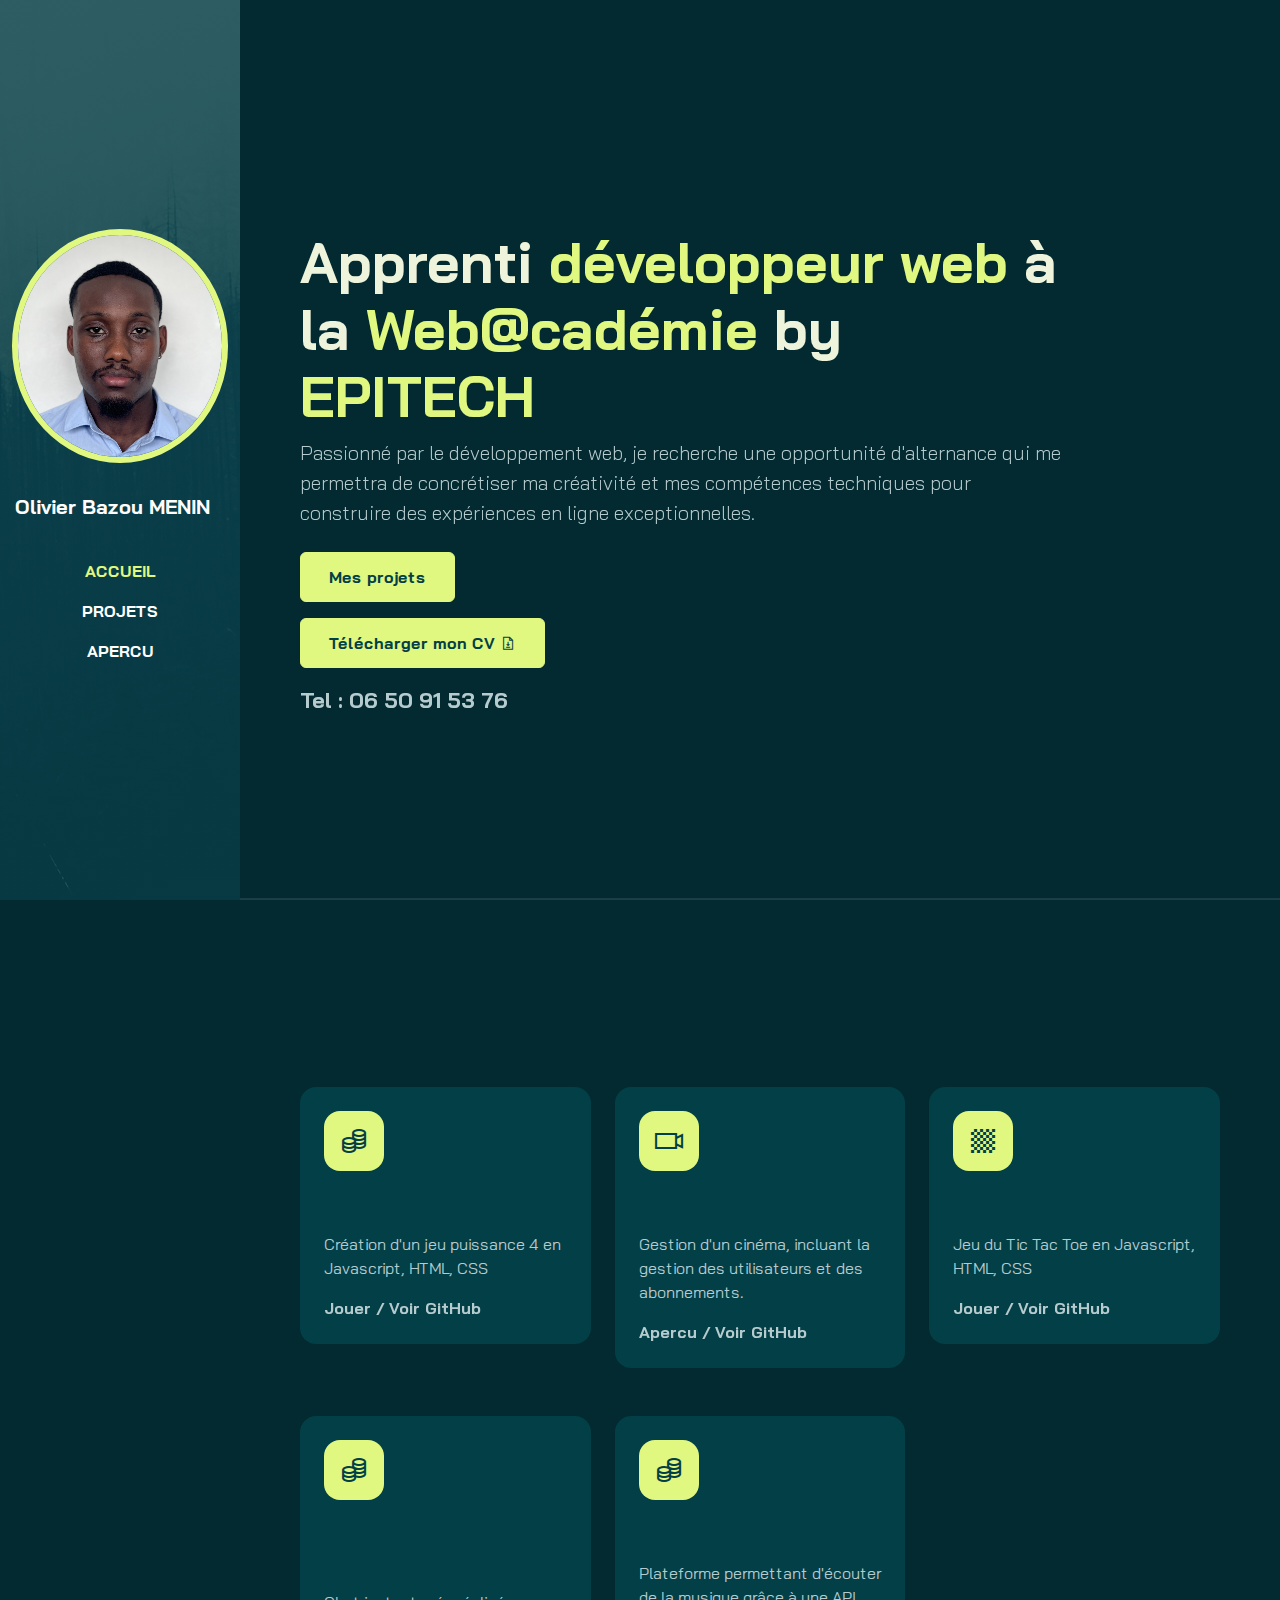
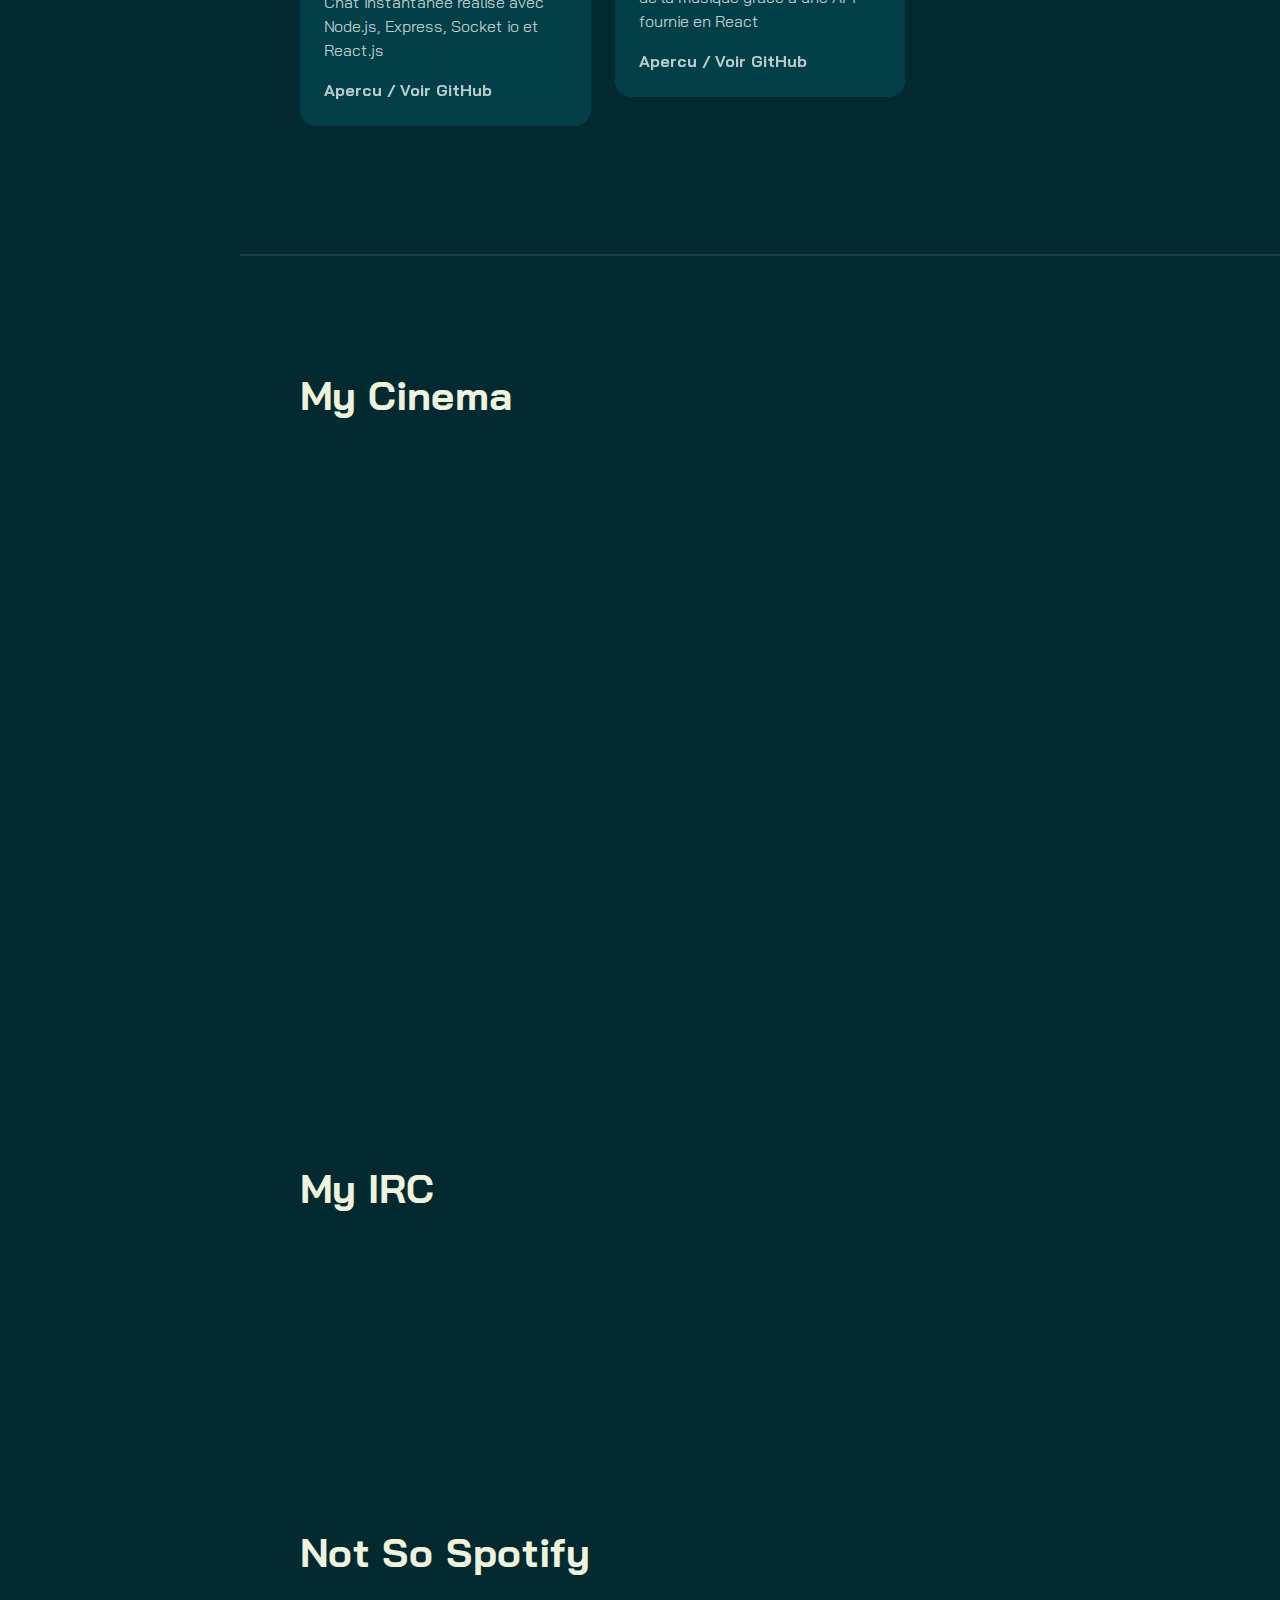
==== commit 2739ca0e: "portfolio update" ====
--- a/index.html
+++ b/index.html
@@ -89,8 +89,8 @@
               </div>
               <h4 class="mt-4 mb-2" data-aos="fade-up" data-aos-delay="400">Puissance 4</h4>
               <p>Création d'un jeu puissance 4 en Javascript, HTML, CSS</p>
-              <a href="./puissance4" class="link-custom">Jouer /</a>
-              <a href="https://github.com/Bazou7/Puissance4" class="link-custom">Voir GitHub</a>
+              <a href="./puissance4" class="link-custom" target="_blank">Jouer /</a>
+              <a href="https://github.com/Bazou7/Puissance4" class="link-custom" target="_blank">Voir GitHub</a>
             </div>
           </div>
 
@@ -103,7 +103,7 @@
               <p>Gestion d'un cinéma, incluant la gestion des utilisateurs et des abonnements.</p>
               <!--<a href="./" class="link-custom">Aperçu /</a>-->
               <a href="#myCinema" class="link-custom">Apercu /</a>
-              <a href="https://github.com/Bazou7/MyCinema" class="link-custom">Voir GitHub </a>
+              <a href="https://github.com/Bazou7/MyCinema" class="link-custom" target="_blank">Voir GitHub </a>
             </div>
           </div>
 
@@ -114,8 +114,8 @@
               </div>
               <h4 class="mt-4 mb-2" data-aos="fade-up" data-aos-delay="500">Tic Tac Toe</h4>
               <p>Jeu du Tic Tac Toe en Javascript, HTML, CSS</p>
-              <a href="./TicTacToe" class="link-custom">Jouer /</a>
-              <a href="https://github.com/Bazou7/TicTacToe" class="link-custom">Voir GitHub </a>
+              <a href="./TicTacToe" class="link-custom" target="_blank">Jouer /</a>
+              <a href="https://github.com/Bazou7/TicTacToe" class="link-custom" target="_blank">Voir GitHub </a>
             </div>
           </div>
         </div>
@@ -126,10 +126,21 @@
               <div class="iconbox rounded-4">
                 <i class="las la-coins"></i>
               </div>
-              <h4 class="mt-4 mb-2" data-aos="fade-up" data-aos-delay="400">My Internet Relay Chat</h4>
+              <h4 class="mt-4 mb-2" data-aos="fade-up" data-aos-delay="300">My Internet Relay Chat</h4>
               <p>Chat instantanée réalisé avec Node.js, Express, Socket io et React.js</p>
               <a href="#irc" class="link-custom">Apercu /</a>
-              <a href="https://github.com/Bazou7/MyIRC" class="link-custom">Voir GitHub</a>
+              <a href="https://github.com/Bazou7/MyIRC" class="link-custom" target="_blank">Voir GitHub</a>
+            </div>
+          </div>
+          <div class="col-md-4 col-sm-6 mb-5">
+            <div class="projets p-4 bg-base rounded-4 shawdow-effect">
+              <div class="iconbox rounded-4">
+                <i class="las la-coins"></i>
+              </div>
+              <h4 class="mt-4 mb-2" data-aos="fade-up" data-aos-delay="300">Not So Spotify</h4>
+              <p>Plateforme permettant d'écouter de la musique grâce à une API fournie en React</p>
+              <a href="#spotify" class="link-custom">Apercu /</a>
+              <a href="https://github.com/oliviermenin/NotSoSpotify" class="link-custom" target="_blank">Voir GitHub</a>
             </div>
           </div>
         </div>
@@ -146,27 +157,38 @@
         <h1 class="mb-4">My Cinema</h1>
         <div class="row">
           <div class="col-lg-6 mb-5" data-aos="fade-up" data-aos-delay="300">
-            <img id="myCinema" src="/assets/images/cinema.PNG" alt="">
+            <img id="myCinema" src="./assets/images/cinema.png" alt="">
           </div>
           <div class="col-lg-6" data-aos="fade-up" data-aos-delay="300">
-            <img class="project-image" src="/assets/images/cinema2.PNG" alt="">
+            <img class="project-image" src="./assets/images/cinema2.PNG" alt="">
           </div>
         </div>
         <div class="row">
           <div class="col-lg-6 mt-5" data-aos="fade-up" data-aos-delay="300">
-            <img class="project-image" src="/assets/images/cinema3.png" alt="">
+            <img class="project-image" src="./assets/images/cinema3.png" alt="">
           </div>
           <div class="col-lg-6 my-5" data-aos="fade-up" data-aos-delay="300">
-            <img class="project-image" src="/assets/images/cinema4.png" alt="">
+            <img class="project-image" src="./assets/images/cinema4.png" alt="">
           </div>
         </div>
         <h1 class="mt- 5 mb-4">My IRC</h1>
         <div class="row">
           <div class="col-lg-6 mb-5" data-aos="fade-up" data-aos-delay="300">
-            <img id="irc" src="/assets/images/irc.PNG" alt="">
+            <img id="irc" src="./assets/images/irc.PNG" alt="">
           </div>
           <div class="col-lg-6" data-aos="fade-up" data-aos-delay="300">
-            <img class="project-image" src="/assets/images/irc1.PNG" alt="">
+            <img class="project-image" src="./assets/images/irc1.PNG" alt="">
+          </div>
+        </div>
+
+        <h1 class="mt- 5 mb-4">Not So Spotify</h1>
+        <div class="row">
+          <div class="col-lg-6 mb-5" data-aos="fade-up" data-aos-delay="300">
+            <img id="spotify" src="./assets/images/spotify.PNG" alt="">
+            <img class="project-image mt-3" src="./assets/images/spotify2.PNG" alt="">
+          </div>
+          <div class="col-lg-6" data-aos="fade-up" data-aos-delay="300">
+            <img class="project-image" src="./assets/images/spotify1.PNG" alt="">
           </div>
         </div>
       </div>
--- a/assets/css/style.css
+++ b/assets/css/style.css
@@ -105,6 +105,12 @@
         border: 6px solid var(--color-brand);
     }
 
+    .container-fluid img {
+        border-radius: 10px;
+        border: 4px solid white;
+
+      }
+
     /*content wrapper */
     #content-wrapper {
         padding-left: var(--sidbar-width);
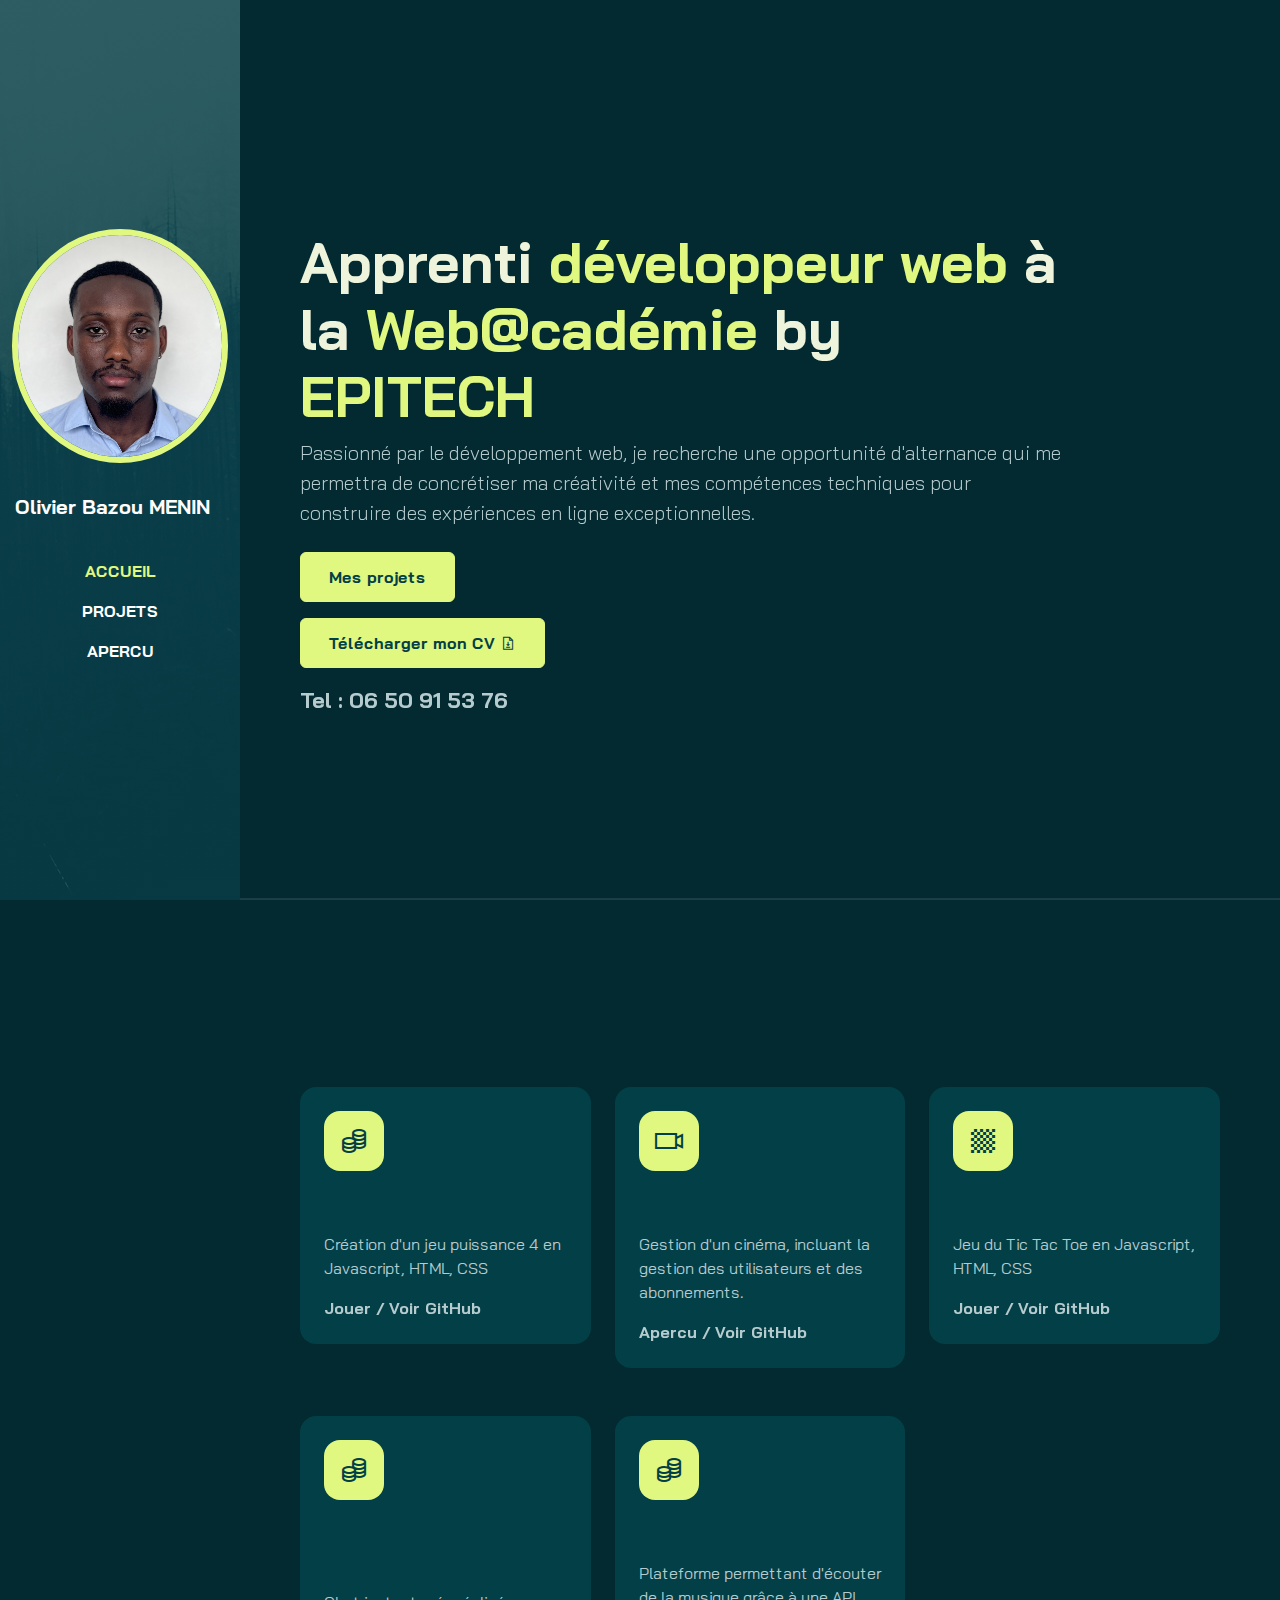
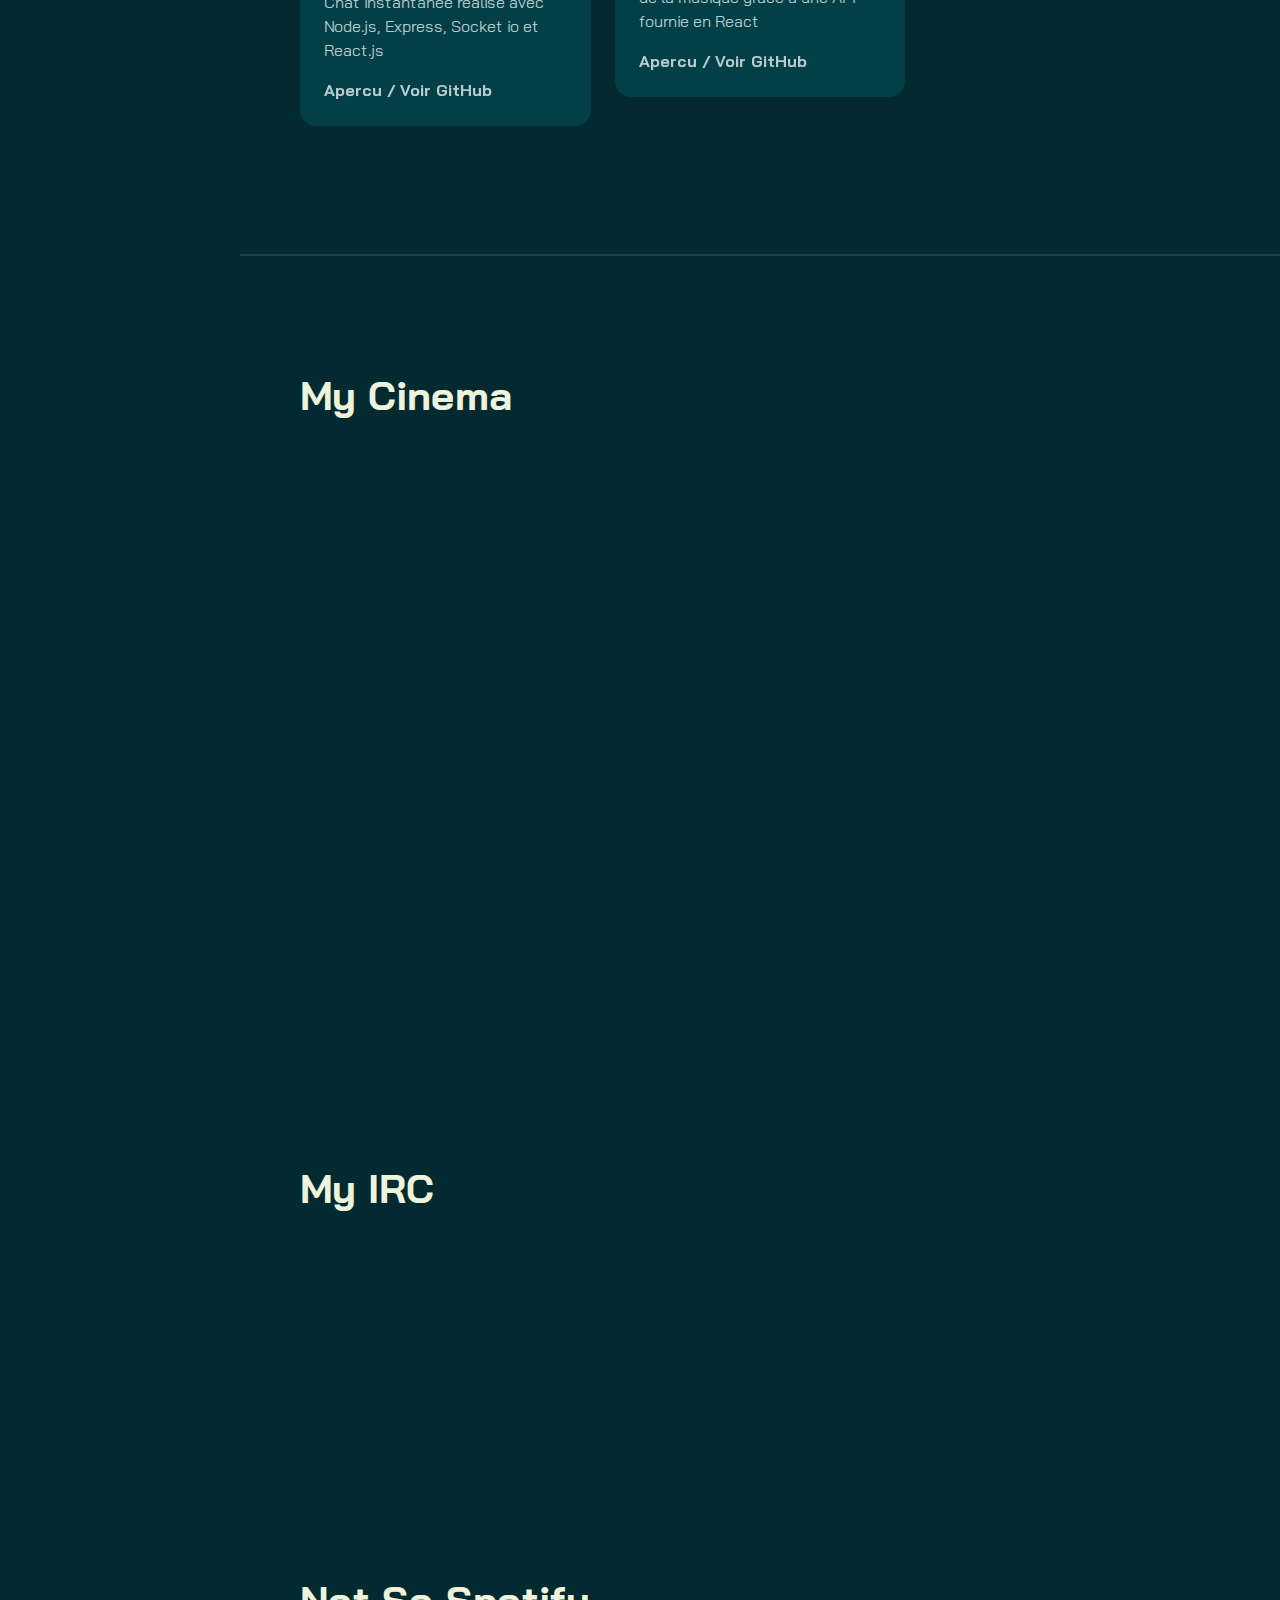
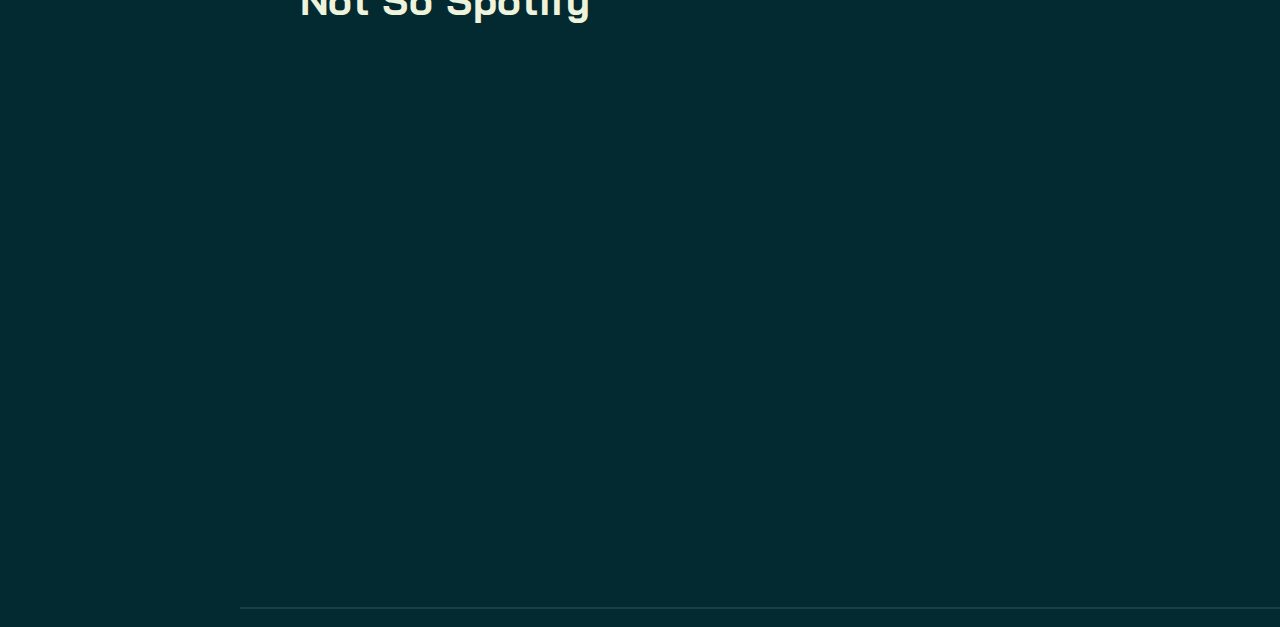
==== commit 55f14607: "portfolio update project" ====
--- a/index.html
+++ b/index.html
@@ -181,7 +181,7 @@
           </div>
         </div>
 
-        <h1 class="mt- 5 mb-4">Not So Spotify</h1>
+        <h1 class="mt-5 mb-4">Not So Spotify</h1>
         <div class="row">
           <div class="col-lg-6 mb-5" data-aos="fade-up" data-aos-delay="300">
             <img id="spotify" src="./assets/images/spotify.PNG" alt="">
--- a/assets/css/style.css
+++ b/assets/css/style.css
@@ -36,6 +36,12 @@
     width: 100%;
 }
 
+.container-fluid img {
+    border-radius: 10px;
+    border: 4px solid white;
+  }
+
+
 .text-brand {
     color: var(--color-brand);
 }
@@ -105,12 +111,6 @@
         border: 6px solid var(--color-brand);
     }
 
-    .container-fluid img {
-        border-radius: 10px;
-        border: 4px solid white;
-
-      }
-
     /*content wrapper */
     #content-wrapper {
         padding-left: var(--sidbar-width);
@@ -189,7 +189,7 @@
       margin-right: 2px;
       border: none;
     }
-    
+
   }
 
   @media (min-width: 375px) and (max-width: 413px) {
@@ -202,6 +202,12 @@
     h1.display-4[data-aos="fade-up"] {
         font-size: 30px;
       }
+
+      .container-fluid img {
+        border-radius: 10px;
+        border: 4px solid white;
+
+      }
       
   }
 
@@ -211,6 +217,12 @@
         margin-right: 2px;
         border: none;
     }
+
+    .container-fluid img {
+        border-radius: 10px;
+        border: 4px solid white;
+
+      }
   }
 
   @media (min-width: 769px) and (max-width: 991px) {
